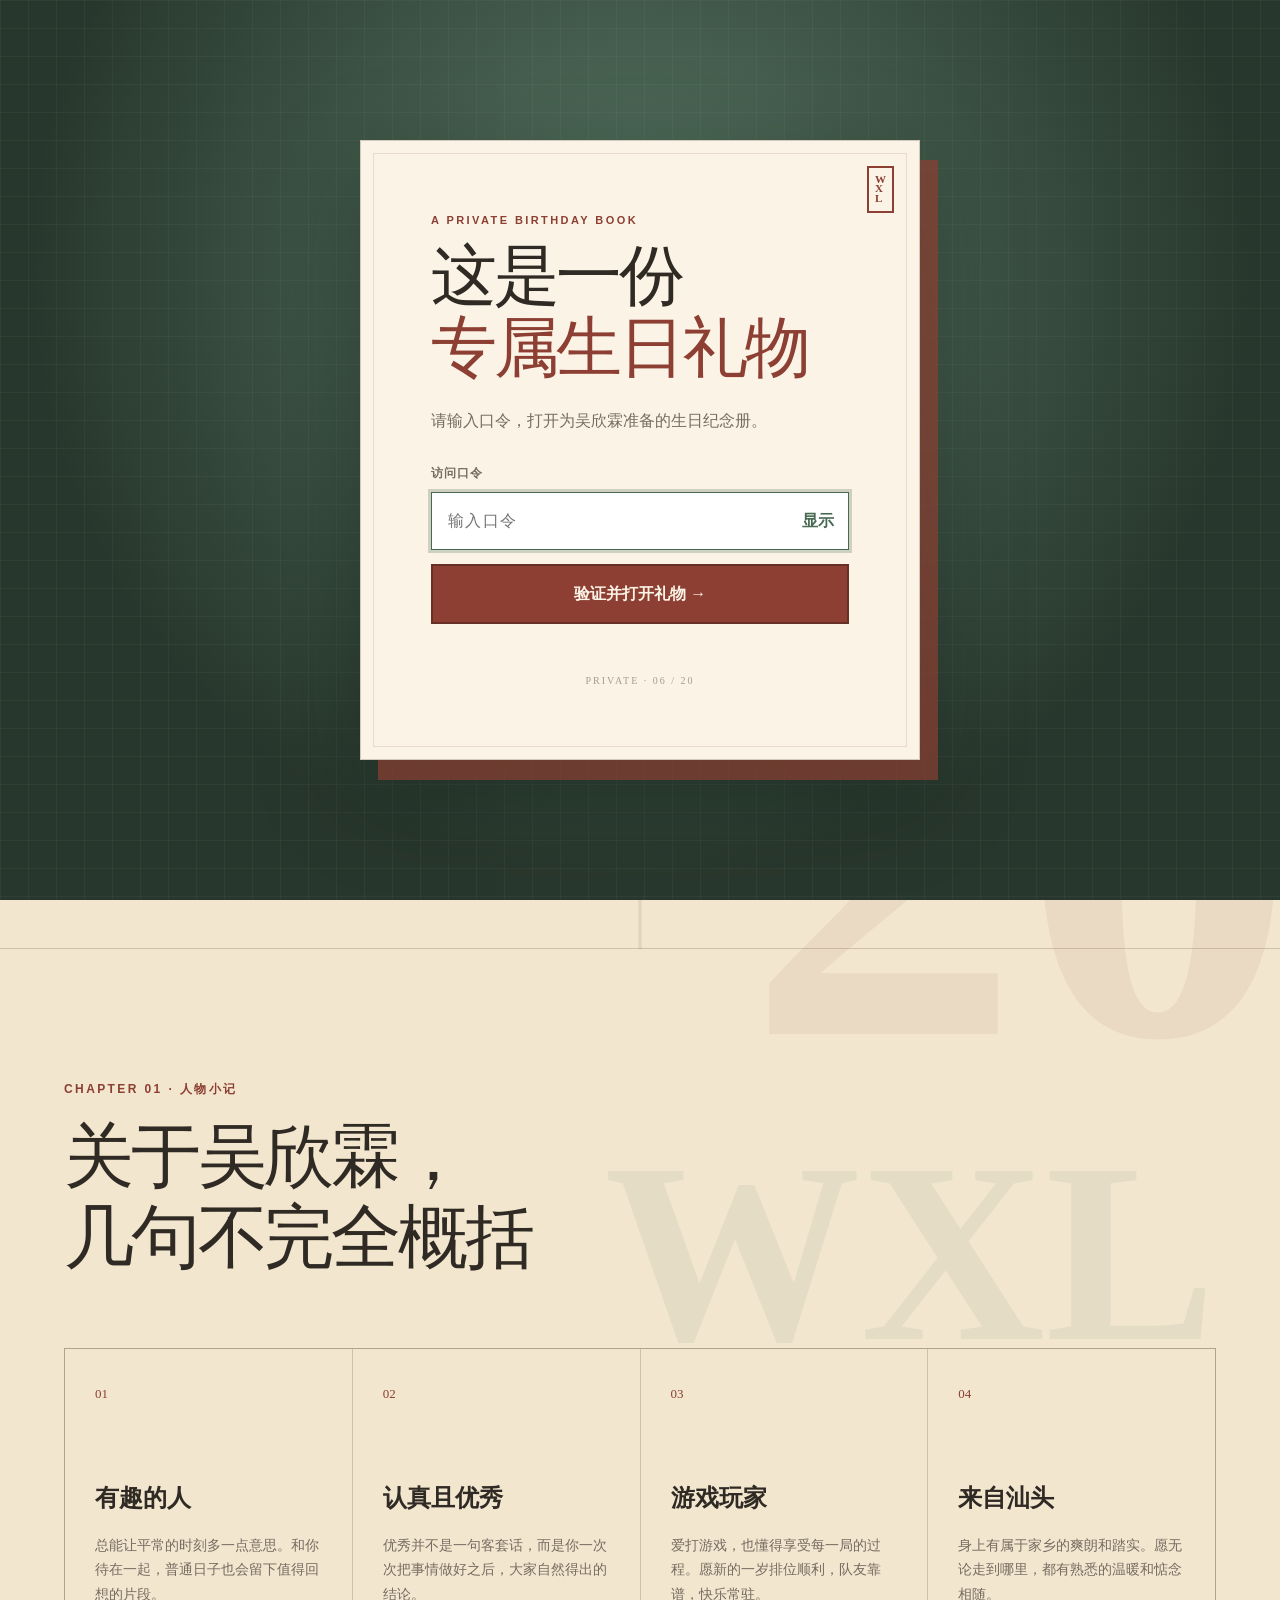
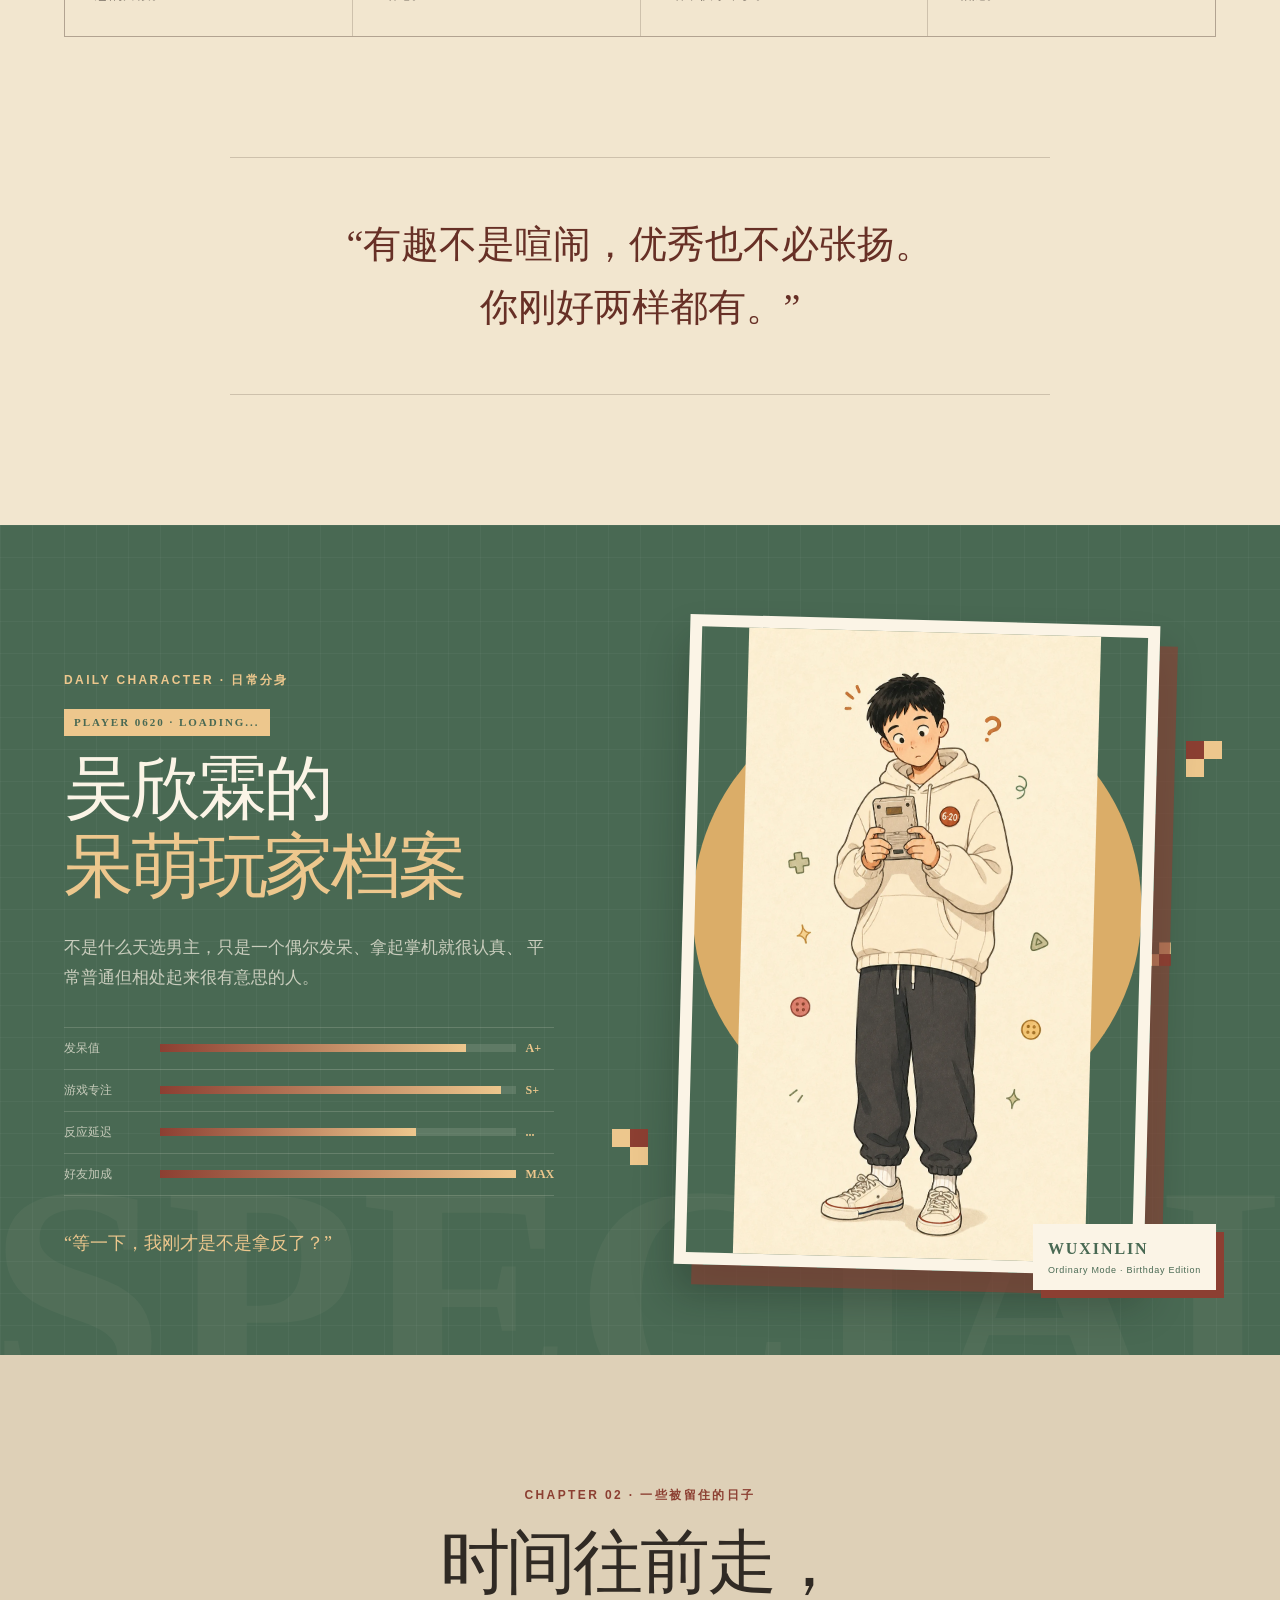
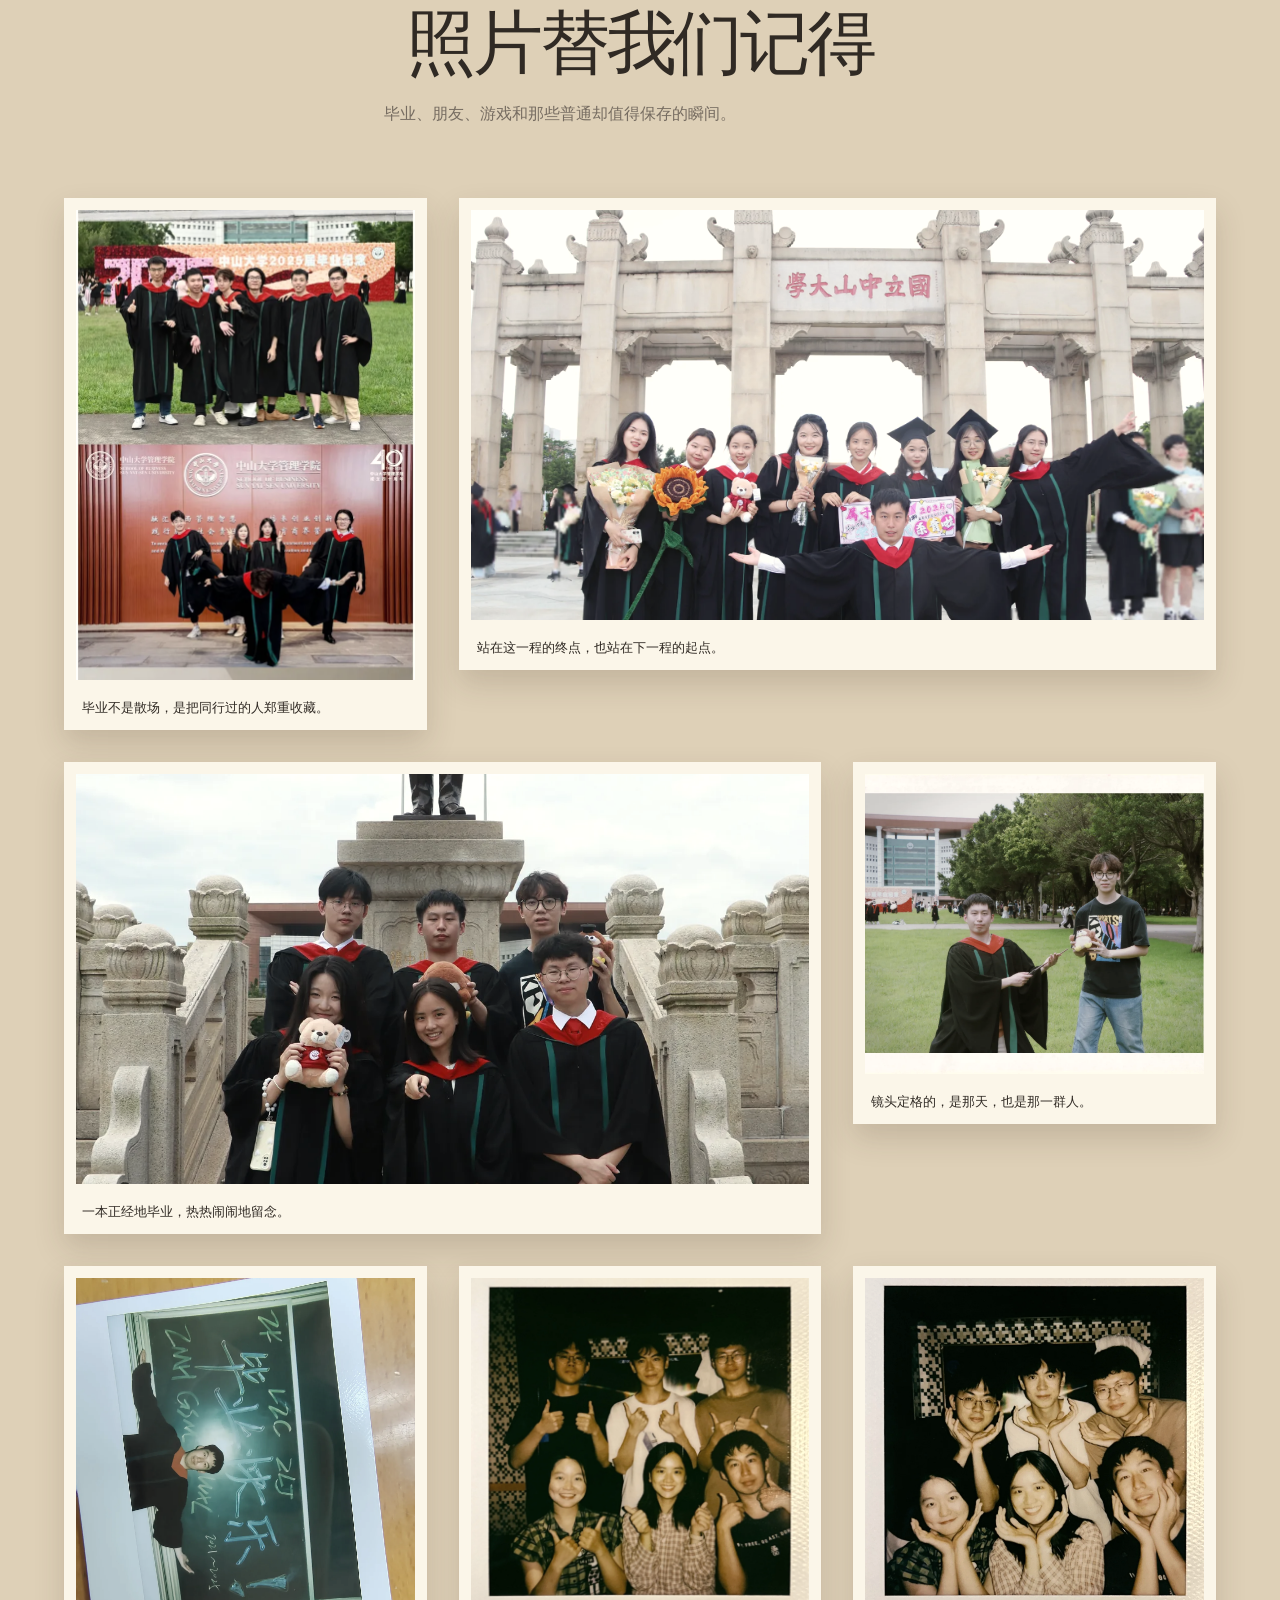
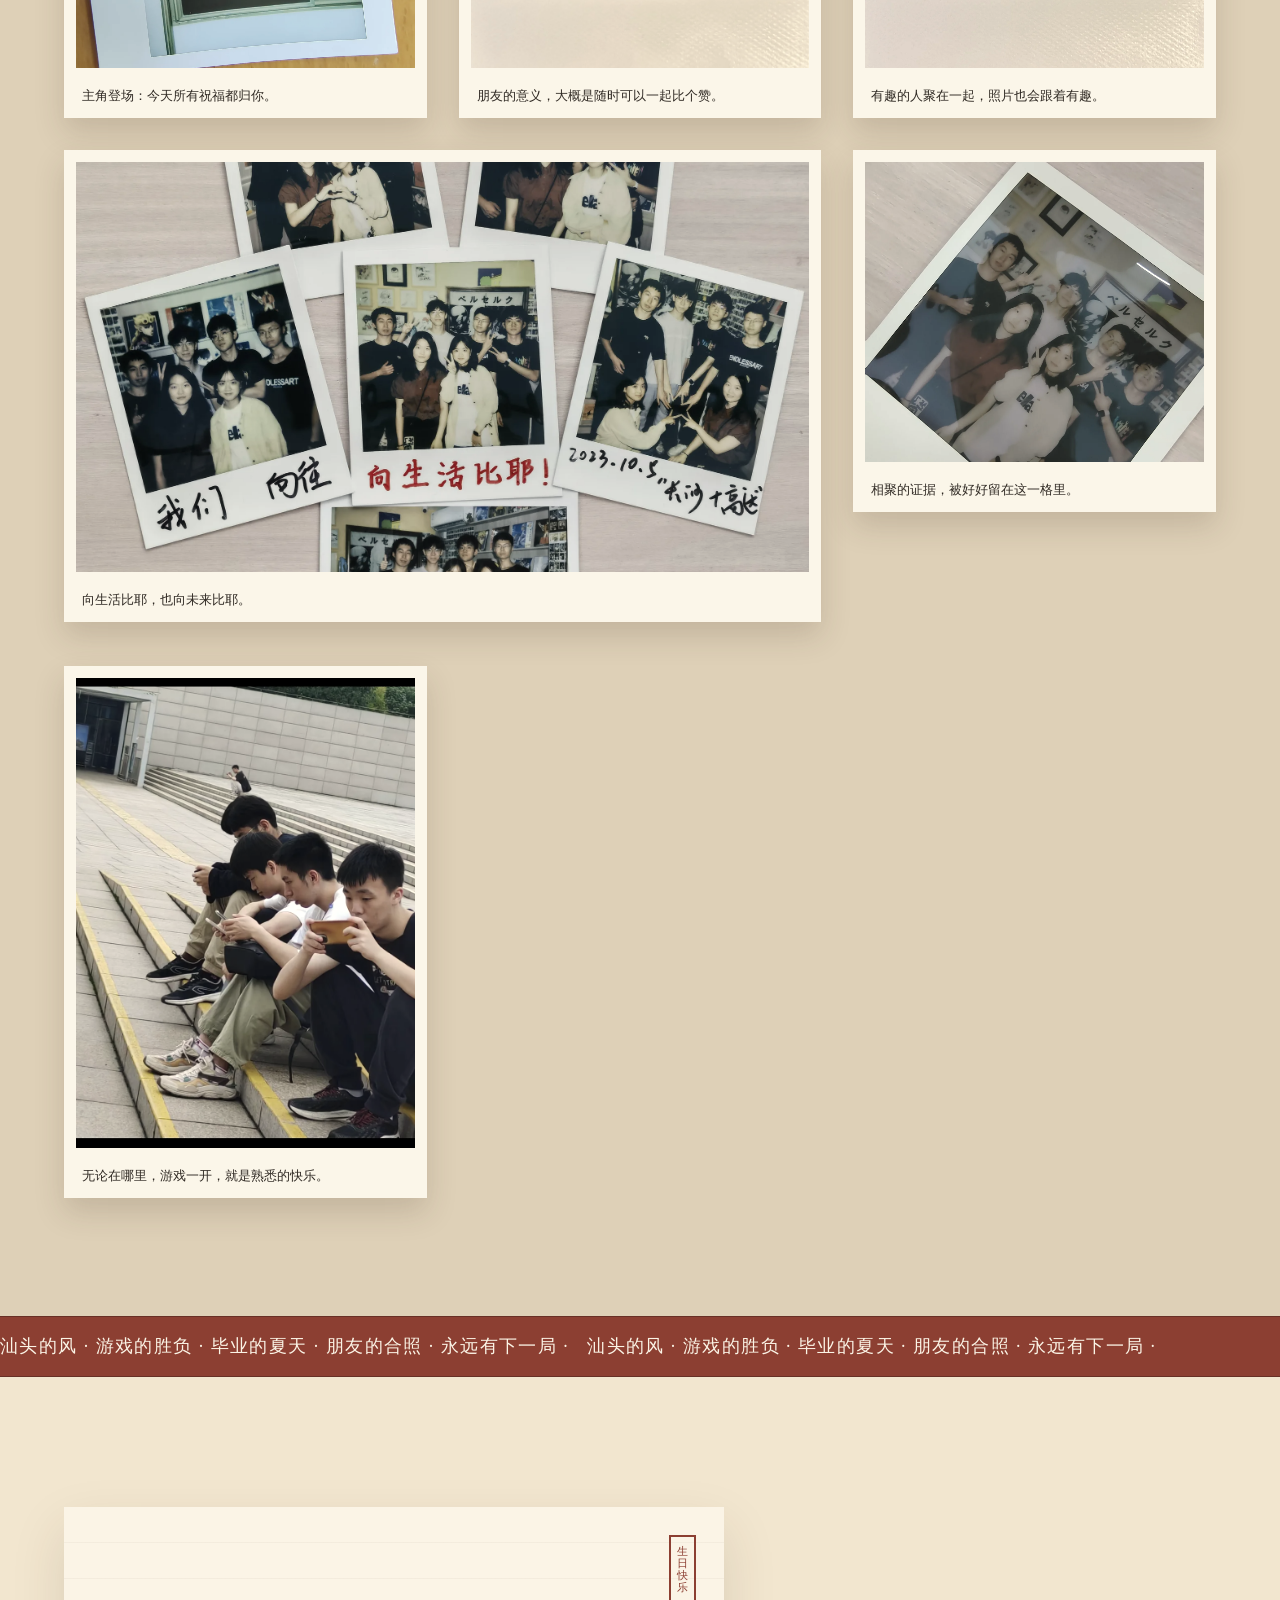
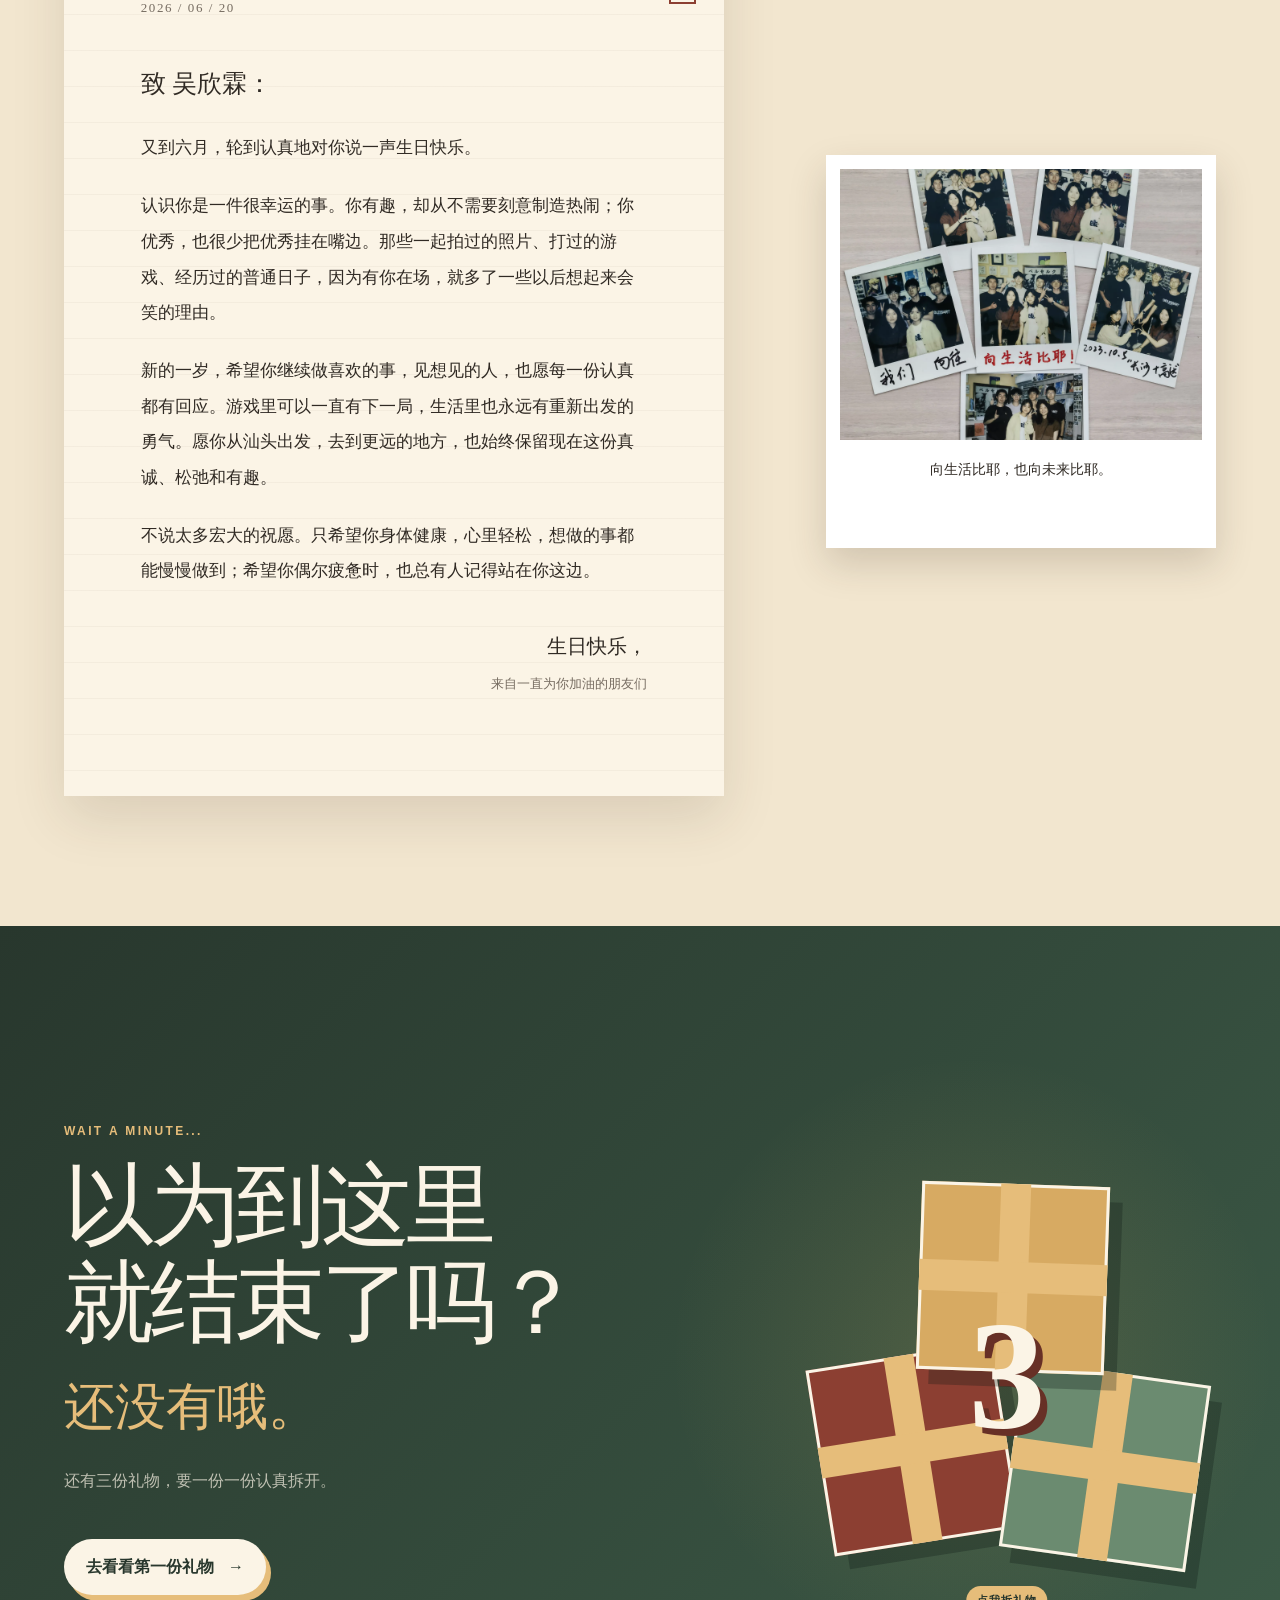
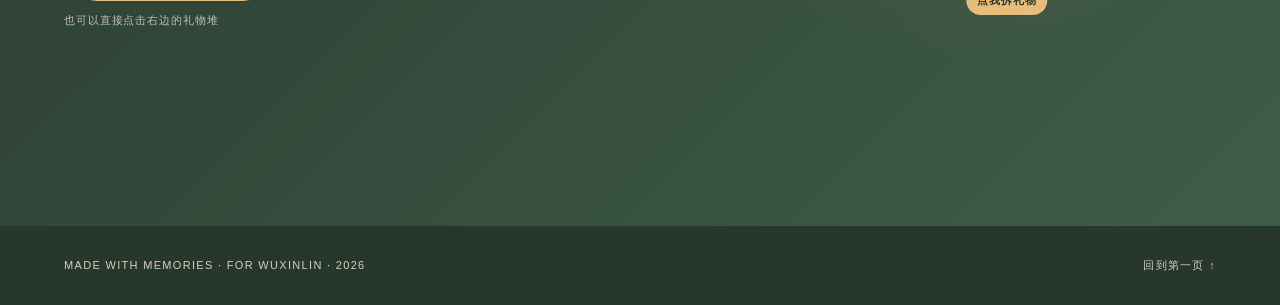
==== index.html @ 22a13104 "Publish Wuxinlin birthday website" ====
<!doctype html>
<html lang="zh-CN">
<head>
  <meta charset="utf-8">
  <meta name="viewport" content="width=device-width, initial-scale=1">
  <meta name="theme-color" content="#8c3f32">
  <meta name="description" content="写给吴欣霖的生日纪念册">
  <link rel="icon" href="data:image/svg+xml,<svg xmlns=%22http://www.w3.org/2000/svg%22 viewBox=%220 0 64 64%22><rect width=%2264%22 height=%2264%22 rx=%2212%22 fill=%22%238c3f32%22/><text x=%2232%22 y=%2242%22 text-anchor=%22middle%22 font-size=%2232%22 fill=%22%23fbf4e6%22>20</text></svg>">
  <title>吴欣霖，生日快乐</title>
  <link rel="stylesheet" href="styles.css?v=20260615-3">
  <script src="birthday-profile.js?v=20260615-3" defer></script>
  <script src="app.js?v=20260615-3" defer></script>
</head>
<body class="password-locked entrance-active">
  <a class="skip-link" href="#main">跳到正文</a>
  <div class="paper-grain" aria-hidden="true"></div>

  <section class="password-gate" id="passwordGate" aria-labelledby="passwordTitle">
    <form class="password-card" id="passwordForm">
      <div class="password-seal" aria-hidden="true">W<br>X<br>L</div>
      <p class="entrance-overline">A PRIVATE BIRTHDAY BOOK</p>
      <h1 id="passwordTitle">这是一份<br><em>专属生日礼物</em></h1>
      <p>请输入口令，打开为吴欣霖准备的生日纪念册。</p>
      <label for="passwordInput">访问口令</label>
      <div class="password-field">
        <input id="passwordInput" name="password" type="password"
          autocomplete="current-password" required aria-describedby="passwordError"
          placeholder="输入口令">
        <button class="password-toggle" id="passwordToggle" type="button" aria-label="显示密码">显示</button>
      </div>
      <button class="password-submit" type="submit">
        验证并打开礼物 <span aria-hidden="true">→</span>
      </button>
      <p class="password-error" id="passwordError" role="alert" aria-live="polite"></p>
      <p class="password-note">PRIVATE · 06 / 20</p>
    </form>
  </section>

  <section class="birthday-entrance" id="birthdayEntrance" aria-labelledby="entranceTitle">
    <div class="entrance-confetti" aria-hidden="true">
      <i></i><i></i><i></i><i></i><i></i><i></i><i></i><i></i>
    </div>
    <div class="entrance-card">
      <p class="entrance-overline">A SPECIAL DAY FOR WUXINLIN</p>
      <h1 id="entranceTitle">吴欣霖，<br><em>生日快乐！</em></h1>
      <p class="entrance-wish">今天有蛋糕、有礼物，还有一整本为你准备的回忆。</p>

      <div class="celebration-scene" aria-hidden="true">
        <div class="gift gift-left">
          <span class="gift-bow"></span>
          <span class="gift-lid"></span>
          <span class="gift-box"></span>
          <span class="gift-ribbon"></span>
        </div>
        <div class="cake">
          <div class="candle candle-one"><span class="flame"></span></div>
          <div class="candle candle-two"><span class="flame"></span></div>
          <div class="candle candle-three"><span class="flame"></span></div>
          <div class="cake-top"></div>
          <div class="cake-body">
            <span class="cream cream-one"></span>
            <span class="cream cream-two"></span>
            <span class="cream cream-three"></span>
            <strong>06 · 20</strong>
          </div>
          <div class="cake-plate"></div>
        </div>
        <div class="gift gift-right">
          <span class="gift-bow"></span>
          <span class="gift-lid"></span>
          <span class="gift-box"></span>
          <span class="gift-ribbon"></span>
        </div>
      </div>

      <button class="enter-button" id="enterButton" type="button">
        <span>拆开礼物，进入纪念册</span>
        <b aria-hidden="true">→</b>
      </button>
      <p class="entrance-hint">请带着一点期待打开</p>
    </div>
  </section>

  <header class="hero" id="top">
    <nav class="topbar" aria-label="页面导航">
      <a class="brand" href="#top">WXL · 06/20</a>
      <div class="nav-links">
        <a href="#about">关于他</a>
        <a href="#player">动漫分身</a>
        <a href="#album">旧相册</a>
        <a href="#letter">一封信</a>
      </div>
      <button class="music-button" id="musicButton" type="button" aria-label="音乐尚未添加">
        <span class="music-icon" aria-hidden="true">♪</span>
        <span id="musicLabel">等待一首专属 BGM</span>
      </button>
    </nav>

    <div class="hero-layout">
      <div class="hero-copy hero-ready">
        <p class="eyebrow">A LITTLE BOOK FOR</p>
        <h1><span id="heroName">吴欣霖</span><br><em>生日快乐</em></h1>
        <p class="hero-lead" id="heroMessage">愿新的一岁，照旧有趣，继续优秀。</p>
        <div class="countdown" id="countdown" aria-live="polite">
          <div><strong id="days">--</strong><span>天</span></div>
          <div><strong id="hours">--</strong><span>时</span></div>
          <div><strong id="minutes">--</strong><span>分</span></div>
          <div><strong id="seconds">--</strong><span>秒</span></div>
        </div>
        <p class="countdown-note" id="countdownNote">距离 6 月 20 日</p>
        <a class="stamp-link" href="#about">翻开这本相册 <span aria-hidden="true">↓</span></a>
      </div>

      <figure class="hero-photo hero-ready">
        <div class="photo-tape" aria-hidden="true"></div>
        <img id="coverPhoto" src="assets/photos/photo-05.webp" alt="吴欣霖的毕业留影">
        <figcaption>
          <span>To Wuxinlin</span>
          <strong>愿你一直走在喜欢的路上</strong>
        </figcaption>
      </figure>
    </div>
    <div class="hero-number" aria-hidden="true">20</div>
  </header>

  <main id="main">
    <section class="about section" id="about">
      <div class="section-heading reveal">
        <p class="section-kicker">CHAPTER 01 · 人物小记</p>
        <h2>关于吴欣霖，<br>几句不完全概括</h2>
      </div>
      <div class="traits" id="traits"></div>
      <blockquote class="big-quote reveal">
        “有趣不是喧闹，优秀也不必张扬。<br>你刚好两样都有。”
      </blockquote>
    </section>

    <section class="anime-profile" id="player">
      <div class="anime-inner">
        <div class="anime-copy reveal">
          <p class="section-kicker">DAILY CHARACTER · 日常分身</p>
          <p class="player-code">PLAYER 0620 · LOADING...</p>
          <h2>吴欣霖的<br><em>呆萌玩家档案</em></h2>
          <p class="anime-intro">
            不是什么天选男主，只是一个偶尔发呆、拿起掌机就很认真、
            平常普通但相处起来很有意思的人。
          </p>
          <dl class="player-stats">
            <div><dt>发呆值</dt><dd><span style="--value: 86%"></span><b>A+</b></dd></div>
            <div><dt>游戏专注</dt><dd><span style="--value: 96%"></span><b>S+</b></dd></div>
            <div><dt>反应延迟</dt><dd><span style="--value: 72%"></span><b>...</b></dd></div>
            <div><dt>好友加成</dt><dd><span style="--value: 100%"></span><b>MAX</b></dd></div>
          </dl>
          <blockquote class="character-quote">
            “等一下，我刚才是不是拿反了？”
          </blockquote>
        </div>

        <div class="anime-stage reveal">
          <div class="anime-sun" aria-hidden="true">?</div>
          <img src="assets/illustrations/wuxinlin-anime-v2.webp"
            alt="以吴欣霖为灵感设计的原创日常喜剧动漫人物，穿着宽松卫衣，呆呆地看着手中的掌机">
          <div class="anime-label">
            <strong>WUXINLIN</strong>
            <span>Ordinary Mode · Birthday Edition</span>
          </div>
          <span class="pixel pixel-one" aria-hidden="true"></span>
          <span class="pixel pixel-two" aria-hidden="true"></span>
          <span class="pixel pixel-three" aria-hidden="true"></span>
        </div>
      </div>
    </section>

    <section class="album section" id="album">
      <div class="section-heading reveal">
        <p class="section-kicker">CHAPTER 02 · 一些被留住的日子</p>
        <h2>时间往前走，<br>照片替我们记得</h2>
        <p>毕业、朋友、游戏和那些普通却值得保存的瞬间。</p>
      </div>
      <div class="photo-grid" id="photoGrid"></div>
    </section>

    <section class="memory-strip" aria-label="回忆短句">
      <div class="marquee">
        <span>汕头的风 · 游戏的胜负 · 毕业的夏天 · 朋友的合照 · 永远有下一局 · </span>
        <span aria-hidden="true">汕头的风 · 游戏的胜负 · 毕业的夏天 · 朋友的合照 · 永远有下一局 · </span>
      </div>
    </section>

    <section class="letter section" id="letter">
      <div class="letter-paper reveal">
        <p class="letter-date">2026 / 06 / 20</p>
        <p class="salutation">致 吴欣霖：</p>
        <div id="letterBody"></div>
        <p class="signature">生日快乐，<br><span>来自一直为你加油的朋友们</span></p>
        <div class="letter-seal" aria-hidden="true">生<br>日<br>快<br>乐</div>
      </div>
      <figure class="letter-photo reveal">
        <img src="assets/photos/photo-08.webp" alt="朋友们的拍立得合影">
        <figcaption>向生活比耶，也向未来比耶。</figcaption>
      </figure>
    </section>

    <section class="gift-finale" id="finale" aria-labelledby="giftFinaleTitle">
      <div class="gift-journey" id="giftJourney">
        <article class="gift-slide gift-intro-slide active" data-gift-slide="intro">
          <div class="gift-intro-copy reveal">
            <p class="section-kicker">WAIT A MINUTE...</p>
            <h2 id="giftFinaleTitle">以为到这里<br>就结束了吗？</h2>
            <p class="not-yet">还没有哦。</p>
            <p>还有三份礼物，要一份一份认真拆开。</p>
            <button class="gift-primary-button" id="startGiftsButton" type="button">
              去看看第一份礼物 <span aria-hidden="true">→</span>
            </button>
            <p class="gift-click-note">也可以直接点击右边的礼物堆</p>
          </div>
          <button class="gift-stack" id="giftStackButton" type="button" aria-label="打开第一份礼物">
            <span class="stack-gift stack-one"></span>
            <span class="stack-gift stack-two"></span>
            <span class="stack-gift stack-three"></span>
            <strong>3</strong>
            <em>点我拆礼物</em>
          </button>
        </article>

        <div id="giftSlides"></div>

        <article class="gift-slide gift-complete-slide" data-gift-slide="complete">
          <div class="complete-mark" aria-hidden="true">✓</div>
          <p class="section-kicker">ALL GIFTS DELIVERED</p>
          <h2>三份礼物，<br>都送到啦。</h2>
          <p>具体的祝福以后还可以慢慢修改，但想祝你越来越好的心意，现在已经全部打包送达。</p>
          <p class="complete-wish">吴欣霖，生日快乐。愿快乐不止今天。</p>
          <a class="gift-primary-button" href="#top">带着礼物回到第一页 ↑</a>
        </article>
      </div>
    </section>
  </main>

  <footer>
    <p>MADE WITH MEMORIES · FOR WUXINLIN · 2026</p>
    <a href="#top">回到第一页 ↑</a>
  </footer>

  <dialog class="lightbox" id="lightbox">
    <button class="lightbox-close" type="button" aria-label="关闭大图">×</button>
    <img id="lightboxImage" alt="">
    <p id="lightboxCaption"></p>
  </dialog>
  <canvas id="confetti" aria-hidden="true"></canvas>
</body>
</html>
---- styles.css ----
:root {
  --ink: #302a24;
  --muted: #766c61;
  --paper: #f2e6cf;
  --paper-light: #fbf4e6;
  --red: #8c3f32;
  --red-dark: #673026;
  --green: #496953;
  --gold: #c78a3e;
  --line: rgba(65, 47, 36, 0.2);
  --serif: "Songti SC", "STSong", "Noto Serif SC", Georgia, serif;
  --sans: "Microsoft YaHei", "PingFang SC", Arial, sans-serif;
}

* { box-sizing: border-box; }
html {
  scroll-behavior: smooth;
  overflow-x: clip;
}
body {
  margin: 0;
  color: var(--ink);
  background: var(--paper);
  font-family: var(--sans);
  line-height: 1.75;
  overflow-x: clip;
}
body.entrance-active { overflow: hidden; }
body.password-locked { overflow: hidden; }
button, a { -webkit-tap-highlight-color: transparent; }
button { font: inherit; }
img { display: block; max-width: 100%; }
a { color: inherit; }

.skip-link {
  position: fixed;
  z-index: 100;
  top: 12px;
  left: 12px;
  padding: 8px 14px;
  background: var(--ink);
  color: white;
  transform: translateY(-160%);
}
.skip-link:focus { transform: translateY(0); }

.paper-grain {
  position: fixed;
  z-index: 30;
  inset: 0;
  opacity: 0.15;
  pointer-events: none;
  background-image:
    repeating-radial-gradient(circle at 0 0, transparent 0, rgba(60, 45, 35, 0.08) 1px, transparent 2px, transparent 5px);
  background-size: 7px 7px;
  mix-blend-mode: multiply;
}

.password-gate {
  position: fixed;
  z-index: 100;
  inset: 0;
  display: grid;
  place-items: center;
  min-height: 100svh;
  padding: 24px;
  overflow: auto;
  background:
    linear-gradient(rgba(255,255,255,.035) 1px, transparent 1px),
    linear-gradient(90deg, rgba(255,255,255,.035) 1px, transparent 1px),
    radial-gradient(circle at 50% 30%, #557461, #28372d 68%);
  background-size: 28px 28px, 28px 28px, auto;
  transition: opacity 550ms ease, visibility 550ms ease, transform 550ms ease;
}
.password-gate.unlocked {
  opacity: 0;
  visibility: hidden;
  transform: scale(1.025);
  pointer-events: none;
}
.password-card {
  position: relative;
  width: min(560px, 100%);
  padding: clamp(42px, 7vw, 70px);
  color: var(--ink);
  background: var(--paper-light);
  border: 1px solid rgba(65,47,36,.22);
  box-shadow: 18px 20px 0 rgba(140,63,50,.7), 0 30px 90px rgba(8,18,12,.35);
}
.password-card::before {
  content: "";
  position: absolute;
  inset: 12px;
  border: 1px solid rgba(140,63,50,.14);
  pointer-events: none;
}
.password-seal {
  position: absolute;
  top: 25px;
  right: 25px;
  padding: 7px 6px;
  color: var(--red);
  border: 2px solid var(--red);
  font-family: Georgia, serif;
  font-size: 11px;
  font-weight: 700;
  line-height: .9;
}
.password-card h1 {
  margin: 0;
  font-family: var(--serif);
  font-size: clamp(42px, 6vw, 66px);
  font-weight: 500;
  line-height: 1.1;
  letter-spacing: -.05em;
}
.password-card h1 em { color: var(--red); font-style: normal; }
.password-card > p:not(.entrance-overline, .password-error, .password-note) {
  margin: 22px 0 28px;
  color: var(--muted);
  font-family: var(--serif);
}
.password-card label {
  display: block;
  margin-bottom: 8px;
  color: var(--muted);
  font-size: 12px;
  font-weight: 700;
  letter-spacing: .08em;
}
.password-field {
  display: grid;
  grid-template-columns: 1fr auto;
  border: 1px solid rgba(65,47,36,.32);
  background: white;
}
.password-field:focus-within { outline: 3px solid rgba(73,105,83,.25); border-color: var(--green); }
.password-field input {
  min-width: 0;
  padding: 14px 16px;
  color: var(--ink);
  background: transparent;
  border: 0;
  outline: 0;
  font: inherit;
  letter-spacing: .08em;
}
.password-toggle {
  padding: 0 14px;
  color: var(--green);
  background: transparent;
  border: 0;
  font-weight: 700;
  cursor: pointer;
}
.password-submit {
  width: 100%;
  margin-top: 14px;
  padding: 14px 18px;
  color: var(--paper-light);
  background: var(--red);
  border: 2px solid var(--red-dark);
  font-weight: 800;
  cursor: pointer;
}
.password-submit:hover, .password-submit:focus-visible {
  outline: 3px solid var(--green);
  outline-offset: 4px;
  background: var(--red-dark);
}
.password-error {
  min-height: 24px;
  margin: 10px 0 0;
  color: #a2332c;
  font-size: 13px;
}
.password-note {
  margin: 14px 0 0;
  color: rgba(65,47,36,.45);
  text-align: center;
  font-family: Georgia, serif;
  font-size: 10px;
  letter-spacing: .2em;
}
.password-card.invalid { animation: password-shake 350ms ease; }

.birthday-entrance {
  position: fixed;
  z-index: 80;
  inset: 0;
  display: grid;
  place-items: center;
  min-height: 100svh;
  padding: 28px;
  overflow: auto;
  color: var(--ink);
  background:
    radial-gradient(circle at 50% 42%, rgba(255, 250, 235, 0.98) 0 24%, transparent 58%),
    linear-gradient(135deg, rgba(140, 63, 50, 0.1), transparent 42%),
    var(--paper);
  transition: opacity 750ms ease, visibility 750ms ease, transform 750ms ease;
}
.birthday-entrance::before,
.birthday-entrance::after {
  content: "";
  position: absolute;
  width: min(38vw, 520px);
  aspect-ratio: 1;
  border: 1px solid rgba(140, 63, 50, 0.14);
  border-radius: 50%;
  pointer-events: none;
}
.birthday-entrance::before { left: -16vw; top: -18vw; }
.birthday-entrance::after { right: -14vw; bottom: -19vw; }
.birthday-entrance.opened {
  opacity: 0;
  visibility: hidden;
  transform: scale(1.035);
  pointer-events: none;
}
.entrance-card {
  position: relative;
  z-index: 2;
  width: min(780px, 100%);
  padding: clamp(28px, 5vh, 58px) clamp(22px, 5vw, 70px);
  text-align: center;
  border: 1px solid rgba(65, 47, 36, 0.16);
  background: rgba(251, 244, 230, 0.72);
  box-shadow: 0 28px 80px rgba(76, 53, 38, 0.16);
  backdrop-filter: blur(6px);
}
.entrance-card::before {
  content: "";
  position: absolute;
  inset: 10px;
  border: 1px solid rgba(140, 63, 50, 0.1);
  pointer-events: none;
}
.entrance-overline {
  margin: 0 0 10px;
  color: var(--red);
  font-size: 11px;
  font-weight: 800;
  letter-spacing: 0.22em;
}
.entrance-card h1 {
  margin: 0;
  font-family: var(--serif);
  font-size: clamp(48px, 7vw, 82px);
  font-weight: 500;
  line-height: 1.02;
  letter-spacing: -0.05em;
}
.entrance-card h1 em { color: var(--red); font-style: normal; }
.entrance-wish {
  margin: 18px auto 5px;
  color: var(--muted);
  font-family: var(--serif);
  font-size: clamp(15px, 1.7vw, 19px);
}
.celebration-scene {
  position: relative;
  width: min(510px, 100%);
  height: 250px;
  margin: 2px auto 8px;
}
.cake {
  position: absolute;
  left: 50%;
  bottom: 20px;
  width: 210px;
  height: 190px;
  transform: translateX(-50%);
}
.cake-top {
  position: absolute;
  z-index: 2;
  left: 20px;
  bottom: 108px;
  width: 170px;
  height: 42px;
  background: #fff5db;
  border: 2px solid var(--ink);
  border-radius: 50%;
}
.cake-body {
  position: absolute;
  z-index: 1;
  left: 20px;
  bottom: 38px;
  width: 170px;
  height: 92px;
  display: grid;
  place-items: center;
  color: #fff5db;
  background: var(--red);
  border: 2px solid var(--ink);
  border-top: 0;
  border-radius: 0 0 22px 22px;
}
.cake-body strong {
  margin-top: 18px;
  font-family: Georgia, serif;
  font-size: 18px;
  letter-spacing: 0.14em;
}
.cream {
  position: absolute;
  top: 0;
  width: 32px;
  height: 22px;
  background: #fff5db;
  border-radius: 0 0 50% 50%;
}
.cream-one { left: 24px; }
.cream-two { left: 69px; height: 31px; }
.cream-three { right: 24px; }
.cake-plate {
  position: absolute;
  left: 0;
  bottom: 24px;
  width: 210px;
  height: 18px;
  background: #d8b16c;
  border: 2px solid var(--ink);
  border-radius: 50%;
}
.candle {
  position: absolute;
  z-index: 4;
  bottom: 142px;
  width: 9px;
  height: 38px;
  background: repeating-linear-gradient(135deg, #f5d486 0 5px, var(--green) 5px 10px);
  border: 1px solid var(--ink);
}
.candle-one { left: 65px; }
.candle-two { left: 100px; height: 48px; }
.candle-three { right: 65px; }
.flame {
  position: absolute;
  left: 50%;
  bottom: calc(100% + 3px);
  width: 12px;
  height: 18px;
  background: #e9853d;
  border-radius: 70% 30% 65% 35%;
  box-shadow: 0 0 18px rgba(233, 133, 61, 0.72);
  transform: translateX(-50%) rotate(45deg);
  animation: candle-flicker 1.1s ease-in-out infinite alternate;
}
.gift {
  position: absolute;
  bottom: 25px;
  width: 105px;
  height: 105px;
  animation: gift-bob 2.6s ease-in-out infinite;
}
.gift-left { left: 5px; transform: rotate(-6deg); }
.gift-right { right: 5px; transform: rotate(7deg); animation-delay: -1.1s; }
.gift-box, .gift-lid {
  position: absolute;
  left: 5px;
  width: 95px;
  background: var(--green);
  border: 2px solid var(--ink);
}
.gift-box { bottom: 0; height: 75px; }
.gift-lid { z-index: 2; top: 17px; left: 0; width: 105px; height: 24px; background: #d7aa62; }
.gift-ribbon {
  position: absolute;
  z-index: 3;
  left: 44px;
  bottom: 0;
  width: 18px;
  height: 92px;
  background: var(--red);
  border-left: 1px solid var(--ink);
  border-right: 1px solid var(--ink);
}
.gift-bow::before, .gift-bow::after {
  content: "";
  position: absolute;
  z-index: 4;
  top: 0;
  width: 37px;
  height: 25px;
  border: 8px solid var(--red);
  border-radius: 50% 50% 10% 50%;
}
.gift-bow::before { left: 15px; transform: rotate(14deg); }
.gift-bow::after { right: 15px; transform: scaleX(-1) rotate(14deg); }
.enter-button {
  position: relative;
  z-index: 2;
  display: inline-flex;
  align-items: center;
  gap: 18px;
  padding: 14px 22px;
  color: var(--paper-light);
  background: var(--red);
  border: 2px solid var(--red-dark);
  border-radius: 99px;
  box-shadow: 5px 6px 0 #d7aa62;
  font-weight: 800;
  cursor: pointer;
  transition: transform 180ms ease, box-shadow 180ms ease;
}
.enter-button:hover, .enter-button:focus-visible {
  outline: 3px solid var(--green);
  outline-offset: 4px;
  transform: translateY(-2px);
  box-shadow: 7px 9px 0 #d7aa62;
}
.enter-button b { font-size: 20px; }
.entrance-hint { margin: 16px 0 0; color: var(--muted); font-size: 11px; letter-spacing: 0.12em; }
.entrance-confetti i {
  position: absolute;
  width: 8px;
  height: 22px;
  background: var(--red);
  transform: rotate(22deg);
  animation: confetti-float 4s ease-in-out infinite;
}
.entrance-confetti i:nth-child(1) { left: 8%; top: 13%; }
.entrance-confetti i:nth-child(2) { left: 18%; top: 68%; background: var(--green); animation-delay: -.8s; }
.entrance-confetti i:nth-child(3) { left: 34%; top: 8%; background: #d7aa62; animation-delay: -1.3s; }
.entrance-confetti i:nth-child(4) { right: 34%; top: 12%; background: var(--green); animation-delay: -2s; }
.entrance-confetti i:nth-child(5) { right: 17%; top: 24%; background: #d7aa62; animation-delay: -.4s; }
.entrance-confetti i:nth-child(6) { right: 8%; top: 73%; animation-delay: -1.8s; }
.entrance-confetti i:nth-child(7) { left: 27%; bottom: 8%; animation-delay: -2.5s; }
.entrance-confetti i:nth-child(8) { right: 26%; bottom: 10%; background: var(--green); animation-delay: -1s; }

.hero {
  position: relative;
  min-height: 100svh;
  padding: 0 5vw 5vw;
  background:
    linear-gradient(90deg, transparent 49.8%, rgba(80, 55, 37, 0.13) 50%, transparent 50.2%),
    var(--paper);
  border-bottom: 1px solid var(--line);
  isolation: isolate;
}

.topbar {
  position: relative;
  z-index: 5;
  min-height: 84px;
  display: flex;
  align-items: center;
  gap: 32px;
  border-bottom: 1px solid var(--line);
  font-size: 13px;
  letter-spacing: 0.08em;
}
.brand {
  font-weight: 800;
  text-decoration: none;
  color: var(--red);
}
.nav-links { display: flex; gap: 28px; margin-left: auto; }
.nav-links a { text-decoration: none; }
.nav-links a:hover { color: var(--red); }
.music-button {
  min-width: 0;
  border: 1px solid var(--line);
  border-radius: 99px;
  background: rgba(255, 250, 239, 0.55);
  color: var(--ink);
  padding: 8px 14px;
  cursor: pointer;
  font-size: 12px;
}
.music-button:hover, .music-button:focus-visible { border-color: var(--red); }
.music-icon { display: inline-block; margin-right: 5px; color: var(--red); }
.music-button.playing .music-icon { animation: pulse 1s infinite; }

.hero-layout {
  width: min(1240px, 100%);
  min-height: calc(100svh - 100px);
  margin: 0 auto;
  display: grid;
  grid-template-columns: 0.95fr 1.05fr;
  align-items: center;
  gap: 8vw;
  padding: 6vh 0;
}
.eyebrow, .section-kicker {
  margin: 0 0 16px;
  color: var(--red);
  font-size: 12px;
  font-weight: 800;
  letter-spacing: 0.2em;
}
.hero h1 {
  margin: 0;
  font-family: var(--serif);
  font-size: clamp(58px, 7vw, 108px);
  line-height: 0.95;
  letter-spacing: -0.06em;
}
.hero h1 em {
  color: var(--red);
  font-weight: 400;
  font-style: normal;
}
.hero-lead {
  max-width: 460px;
  margin: 32px 0 26px;
  color: var(--muted);
  font-family: var(--serif);
  font-size: clamp(18px, 2vw, 24px);
}
.countdown {
  display: flex;
  gap: 12px;
}
.countdown div {
  width: 70px;
  padding: 10px 7px 8px;
  text-align: center;
  border-top: 1px solid var(--ink);
  border-bottom: 1px solid var(--line);
}
.countdown strong { display: block; font-family: var(--serif); font-size: 28px; line-height: 1.2; }
.countdown span { color: var(--muted); font-size: 11px; }
.countdown-note { margin: 8px 0 28px; color: var(--muted); font-size: 12px; }
.stamp-link {
  display: inline-flex;
  align-items: center;
  gap: 12px;
  color: var(--red);
  font-weight: 700;
  text-decoration: none;
  border-bottom: 1px solid var(--red);
}

.hero-photo {
  position: relative;
  width: min(520px, 100%);
  margin: auto;
  padding: 18px 18px 70px;
  background: #faf5e9;
  box-shadow: 0 25px 60px rgba(61, 44, 32, 0.2);
  transform: rotate(2deg);
}
.hero-photo::before {
  content: "";
  position: absolute;
  inset: 10px;
  border: 1px solid rgba(74, 54, 40, 0.15);
  pointer-events: none;
}
.hero-photo img {
  width: 100%;
  height: clamp(430px, 58vh, 650px);
  object-fit: cover;
  object-position: center 38%;
  filter: sepia(0.12) contrast(0.95) saturate(0.9);
}
.hero-photo figcaption {
  position: absolute;
  left: 28px;
  right: 28px;
  bottom: 16px;
  display: flex;
  justify-content: space-between;
  align-items: end;
  gap: 20px;
  font-family: var(--serif);
}
.hero-photo figcaption span { color: var(--red); font-style: italic; font-size: 13px; }
.hero-photo figcaption strong { font-size: 14px; font-weight: 400; }
.photo-tape {
  position: absolute;
  z-index: 2;
  top: -13px;
  left: 50%;
  width: 120px;
  height: 34px;
  background: rgba(205, 179, 126, 0.6);
  transform: translateX(-50%) rotate(-2deg);
  box-shadow: inset 0 0 0 1px rgba(120, 91, 53, 0.08);
}
.hero-number {
  position: absolute;
  z-index: -1;
  right: -0.03em;
  bottom: -0.32em;
  color: rgba(140, 63, 50, 0.07);
  font-family: Georgia, serif;
  font-size: min(43vw, 620px);
  font-weight: 700;
  line-height: 1;
}

.section {
  width: min(1240px, calc(100% - 10vw));
  margin: 0 auto;
  padding: 130px 0;
}
.section-heading { max-width: 680px; margin-bottom: 70px; }
.section-heading h2, .finale h2 {
  margin: 0;
  font-family: var(--serif);
  font-size: clamp(42px, 5.5vw, 78px);
  font-weight: 500;
  line-height: 1.15;
  letter-spacing: -0.045em;
}
.section-heading > p:last-child { max-width: 520px; color: var(--muted); }

.about { position: relative; }
.about::after {
  content: "WXL";
  position: absolute;
  z-index: -1;
  right: 0;
  top: 80px;
  color: rgba(73, 105, 83, 0.07);
  font-family: Georgia, serif;
  font-size: clamp(120px, 20vw, 300px);
  font-weight: 700;
}
.traits {
  display: grid;
  grid-template-columns: repeat(4, 1fr);
  gap: 1px;
  background: var(--line);
  border: 1px solid var(--line);
}
.trait-card {
  min-height: 285px;
  padding: 30px;
  background: var(--paper);
}
.trait-card > span {
  color: var(--red);
  font-family: Georgia, serif;
  font-size: 13px;
}
.trait-card h3 {
  margin: 70px 0 14px;
  font-family: var(--serif);
  font-size: 24px;
}
.trait-card p { margin: 0; color: var(--muted); font-size: 14px; }
.big-quote {
  width: min(820px, 100%);
  margin: 120px auto 0;
  padding: 55px 20px;
  text-align: center;
  color: var(--red-dark);
  border-top: 1px solid var(--line);
  border-bottom: 1px solid var(--line);
  font-family: var(--serif);
  font-size: clamp(24px, 3vw, 38px);
  line-height: 1.65;
}

.anime-profile {
  position: relative;
  overflow: hidden;
  color: var(--paper-light);
  background:
    linear-gradient(rgba(255, 255, 255, 0.035) 1px, transparent 1px),
    linear-gradient(90deg, rgba(255, 255, 255, 0.035) 1px, transparent 1px),
    var(--green);
  background-size: 32px 32px;
}
.anime-profile::before {
  content: "SPECIAL";
  position: absolute;
  left: -0.04em;
  bottom: -0.32em;
  color: rgba(246, 230, 199, 0.045);
  font-family: Georgia, serif;
  font-size: clamp(150px, 25vw, 380px);
  font-weight: 700;
  line-height: 1;
  pointer-events: none;
}
.anime-inner {
  position: relative;
  width: min(1240px, calc(100% - 10vw));
  min-height: 790px;
  margin: 0 auto;
  display: grid;
  grid-template-columns: 0.9fr 1.1fr;
  align-items: center;
  gap: 5vw;
  padding: 90px 0 40px;
}
.anime-copy { position: relative; z-index: 3; }
.anime-copy .section-kicker { color: #edc78d; }
.player-code {
  display: inline-block;
  margin: 0 0 14px;
  padding: 4px 10px;
  color: var(--green);
  background: #edc78d;
  font-family: Georgia, serif;
  font-size: 11px;
  font-weight: 800;
  letter-spacing: 0.18em;
}
.anime-copy h2 {
  margin: 0;
  font-family: var(--serif);
  font-size: clamp(46px, 5.5vw, 76px);
  font-weight: 500;
  line-height: 1.1;
  letter-spacing: -0.045em;
}
.anime-copy h2 em { color: #edc78d; font-style: normal; }
.anime-intro {
  max-width: 520px;
  margin: 28px 0 34px;
  color: rgba(251, 244, 230, 0.72);
  font-family: var(--serif);
  font-size: 17px;
}
.player-stats { max-width: 520px; margin: 0; }
.player-stats > div {
  display: grid;
  grid-template-columns: 78px 1fr;
  align-items: center;
  gap: 18px;
  padding: 10px 0;
  border-top: 1px solid rgba(251, 244, 230, 0.16);
}
.player-stats > div:last-child { border-bottom: 1px solid rgba(251, 244, 230, 0.16); }
.player-stats dt { color: rgba(251, 244, 230, 0.7); font-size: 12px; }
.player-stats dd {
  position: relative;
  height: 8px;
  margin: 0 38px 0 0;
  background: rgba(251, 244, 230, 0.12);
}
.player-stats dd span {
  display: block;
  width: var(--value);
  height: 100%;
  background: linear-gradient(90deg, var(--red), #edc78d);
}
.player-stats dd b {
  position: absolute;
  left: calc(100% + 10px);
  top: 50%;
  color: #edc78d;
  transform: translateY(-50%);
  font-family: Georgia, serif;
  font-size: 12px;
}
.character-quote {
  margin: 32px 0 0;
  color: #edc78d;
  font-family: var(--serif);
  font-size: 18px;
}
.anime-stage {
  position: relative;
  align-self: stretch;
  min-height: 700px;
}
.anime-stage img {
  position: absolute;
  z-index: 2;
  left: 50%;
  bottom: 45px;
  width: min(470px, 82%);
  max-height: 650px;
  object-fit: contain;
  object-position: bottom;
  border: 12px solid var(--paper-light);
  box-shadow: 18px 20px 0 rgba(140, 63, 50, 0.62), 0 28px 42px rgba(15, 26, 19, 0.3);
  transform: translateX(-50%) rotate(1.5deg);
}
.anime-sun {
  position: absolute;
  z-index: 1;
  top: 10%;
  left: 50%;
  width: min(470px, 75%);
  aspect-ratio: 1;
  display: grid;
  place-content: center;
  color: rgba(103, 48, 38, 0.42);
  text-align: center;
  background: #dbad68;
  border-radius: 50%;
  transform: translateX(-50%);
  font-family: Georgia, serif;
  font-size: clamp(90px, 12vw, 170px);
  font-weight: 700;
  line-height: 0.78;
}
.anime-label {
  position: absolute;
  z-index: 4;
  right: 0;
  bottom: 25px;
  padding: 11px 15px;
  color: var(--green);
  background: var(--paper-light);
  box-shadow: 8px 8px 0 var(--red);
}
.anime-label strong, .anime-label span { display: block; }
.anime-label strong { font-family: Georgia, serif; letter-spacing: 0.12em; }
.anime-label span { font-size: 9px; letter-spacing: 0.08em; }
.pixel {
  position: absolute;
  width: 18px;
  height: 18px;
  background: var(--red);
  box-shadow: 18px 0 #edc78d, 0 18px #edc78d;
}
.pixel-one { top: 18%; right: 2%; }
.pixel-two { bottom: 24%; left: 2%; transform: rotate(90deg); }
.pixel-three { top: 48%; right: 7%; transform: scale(0.65) rotate(180deg); }

.album {
  width: 100%;
  padding-left: 5vw;
  padding-right: 5vw;
  background: #ded0b7;
}
.album .section-heading { margin-left: auto; margin-right: auto; text-align: center; }
.photo-grid {
  width: min(1320px, 100%);
  margin: 0 auto;
  display: grid;
  grid-template-columns: repeat(12, 1fr);
  grid-auto-flow: dense;
  gap: 32px;
  align-items: start;
}
.photo-card {
  --rotate: 0deg;
  grid-column: span 4;
  position: relative;
  display: block;
  width: 100%;
  margin: 0;
  padding: 12px 12px 50px;
  color: var(--ink);
  text-align: left;
  background: #fbf6e9;
  border: 0;
  box-shadow: 0 14px 28px rgba(63, 46, 33, 0.17);
  transform: rotate(var(--rotate));
  cursor: zoom-in;
  transition: transform 250ms ease, box-shadow 250ms ease;
}
.photo-card:hover, .photo-card:focus-visible {
  z-index: 3;
  transform: rotate(0) translateY(-7px);
  box-shadow: 0 22px 40px rgba(63, 46, 33, 0.25);
  outline: 3px solid var(--red);
  outline-offset: 4px;
}
.photo-card img {
  width: 100%;
  height: 300px;
  object-fit: cover;
  filter: sepia(0.12) saturate(0.9);
}
.photo-card.tall img { height: 470px; }
.photo-card.portrait img { height: 390px; }
.photo-card.wide { grid-column: span 8; }
.photo-card.wide img { height: 410px; }
.photo-card span {
  position: absolute;
  left: 18px;
  right: 18px;
  bottom: 12px;
  font-family: var(--serif);
  font-size: 13px;
  line-height: 1.45;
}

.memory-strip {
  overflow: hidden;
  color: var(--paper-light);
  background: var(--red);
  border-top: 1px solid var(--red-dark);
  border-bottom: 1px solid var(--red-dark);
}
.marquee {
  display: flex;
  width: max-content;
  padding: 14px 0;
  font-family: var(--serif);
  font-size: 18px;
  letter-spacing: 0.08em;
  animation: marquee 32s linear infinite;
}
.marquee span { padding-right: 1em; }

.letter {
  display: grid;
  grid-template-columns: minmax(0, 1.1fr) minmax(280px, 0.65fr);
  gap: 8vw;
  align-items: center;
}
.letter-paper {
  position: relative;
  padding: clamp(40px, 6vw, 80px);
  background:
    repeating-linear-gradient(transparent 0, transparent 35px, rgba(91, 66, 48, 0.09) 36px),
    var(--paper-light);
  box-shadow: 0 22px 50px rgba(61, 44, 32, 0.13);
}
.letter-date { color: var(--muted); font-family: Georgia, serif; font-size: 13px; letter-spacing: 0.12em; }
.salutation { margin: 42px 0 25px; font-family: var(--serif); font-size: 25px; }
#letterBody p { margin: 0 0 22px; font-family: var(--serif); font-size: 17px; line-height: 2.1; }
.signature { margin-top: 40px; text-align: right; font-family: var(--serif); font-size: 20px; }
.signature span { color: var(--muted); font-size: 13px; }
.letter-seal {
  position: absolute;
  right: 28px;
  top: 28px;
  padding: 8px 6px;
  color: var(--red);
  border: 2px solid var(--red);
  font-family: var(--serif);
  font-size: 11px;
  line-height: 1.1;
}
.letter-photo {
  margin: 0;
  padding: 14px 14px 65px;
  background: white;
  box-shadow: 0 16px 35px rgba(61, 44, 32, 0.18);
  transform: rotate(3deg);
}
.letter-photo img { width: 100%; aspect-ratio: 4 / 3; object-fit: cover; }
.letter-photo figcaption { margin-top: 18px; text-align: center; font-family: var(--serif); font-size: 14px; }

.finale {
  width: 100%;
  padding-left: 5vw;
  padding-right: 5vw;
  color: var(--paper-light);
  text-align: center;
  background: var(--green);
}
.finale-card { width: min(760px, 100%); margin: auto; }
.finale .section-kicker { color: #e6bd7a; }
.finale h2 { color: var(--paper-light); }
.finale-card > p:not(.section-kicker, .surprise-message) {
  max-width: 560px;
  margin: 28px auto;
  color: rgba(255, 248, 232, 0.75);
}
.surprise-button {
  margin-top: 20px;
  padding: 15px 24px;
  color: var(--green);
  background: var(--paper-light);
  border: 0;
  border-radius: 99px;
  font-weight: 800;
  cursor: pointer;
}
.surprise-button:hover, .surprise-button:focus-visible { background: #e6bd7a; outline: 3px solid white; outline-offset: 4px; }
.surprise-button:disabled { cursor: default; opacity: 0.9; }
.surprise-message {
  max-height: 0;
  margin: 0;
  color: #f1cd91;
  opacity: 0;
  overflow: hidden;
  font-family: var(--serif);
  font-size: clamp(20px, 2.5vw, 30px);
  transition: max-height 700ms ease, opacity 500ms ease, margin 500ms ease;
}
.surprise-message.shown { max-height: 200px; margin: 38px auto 0; opacity: 1; }

.gift-finale {
  min-height: 100svh;
  color: var(--paper-light);
  background: #28372d;
  overflow: hidden;
}
.gift-journey {
  position: relative;
  min-height: 100svh;
  overflow-anchor: none;
}
.gift-slide {
  position: relative;
  width: 100%;
  min-height: 100svh;
  display: none;
  align-items: center;
  justify-content: center;
  padding: 100px max(5vw, 24px);
  overflow: hidden;
}
.gift-slide.active { display: flex; animation: gift-page-in 650ms ease both; }
.gift-slide[aria-hidden="true"] { visibility: hidden; }
.gift-intro-slide {
  gap: 8vw;
  background:
    radial-gradient(circle at 76% 48%, rgba(226, 186, 98, 0.15), transparent 28%),
    linear-gradient(135deg, #28372d, #3e5d49);
}
.gift-intro-copy { width: min(650px, 100%); }
.gift-intro-copy .section-kicker,
.gift-complete-slide .section-kicker { color: #e6bd7a; }
.gift-intro-copy h2,
.gift-page-copy h2,
.gift-complete-slide h2 {
  margin: 0;
  font-family: var(--serif);
  font-size: clamp(48px, 7vw, 96px);
  font-weight: 500;
  line-height: 1.08;
  letter-spacing: -0.05em;
}
.gift-intro-copy .not-yet {
  margin: 10px 0 0;
  color: #e6bd7a;
  font-family: var(--serif);
  font-size: clamp(34px, 4vw, 58px);
}
.gift-intro-copy > p:not(.section-kicker, .not-yet) {
  max-width: 500px;
  color: rgba(251, 244, 230, 0.7);
}
.gift-primary-button,
.gift-next-button {
  display: inline-flex;
  align-items: center;
  gap: 14px;
  margin-top: 28px;
  padding: 14px 22px;
  color: #28372d;
  background: var(--paper-light);
  border: 0;
  border-radius: 99px;
  box-shadow: 5px 6px 0 #e6bd7a;
  font-weight: 800;
  text-decoration: none;
  cursor: pointer;
  transition: transform 180ms ease, box-shadow 180ms ease;
}
.gift-primary-button:hover,
.gift-primary-button:focus-visible,
.gift-next-button:hover,
.gift-next-button:focus-visible {
  outline: 3px solid #e6bd7a;
  outline-offset: 4px;
  transform: translateY(-2px);
  box-shadow: 7px 9px 0 #8c3f32;
}
.gift-click-note {
  margin: 16px 0 0;
  color: rgba(251, 244, 230, 0.58);
  font-size: 11px;
  letter-spacing: 0.08em;
}
.gift-stack {
  position: relative;
  width: min(430px, 34vw);
  aspect-ratio: 1;
  padding: 0;
  color: inherit;
  background: transparent;
  border: 0;
  cursor: pointer;
  transition: transform 220ms ease;
}
.gift-stack:hover,
.gift-stack:focus-visible {
  outline: 3px solid #e6bd7a;
  outline-offset: 10px;
  transform: translateY(-8px) rotate(1deg);
}
.gift-stack:active { transform: translateY(1px) scale(0.98); }
.gift-stack em {
  position: absolute;
  z-index: 4;
  left: 50%;
  bottom: -30px;
  padding: 5px 11px;
  color: #28372d;
  background: #e6bd7a;
  border-radius: 99px;
  font-style: normal;
  font-size: 11px;
  font-weight: 800;
  letter-spacing: 0.08em;
  transform: translateX(-50%);
  animation: hint-pulse 1.8s ease-in-out infinite;
}
.stack-gift {
  position: absolute;
  display: block;
  width: 45%;
  aspect-ratio: 1;
  background: var(--red);
  border: 3px solid var(--paper-light);
  box-shadow: inset 0 0 0 16px transparent, 13px 15px 0 rgba(14, 24, 18, 0.28);
}
.stack-gift::before {
  content: "";
  position: absolute;
  left: 42%;
  top: -3px;
  width: 16%;
  height: calc(100% + 6px);
  background: #e6bd7a;
}
.stack-gift::after {
  content: "";
  position: absolute;
  left: -3px;
  top: 41%;
  width: calc(100% + 6px);
  height: 17%;
  background: #e6bd7a;
}
.stack-one { left: 5%; bottom: 10%; transform: rotate(-9deg); }
.stack-two { right: 4%; bottom: 6%; background: #6b8b70; transform: rotate(8deg); }
.stack-three { left: 29%; top: 4%; background: #d7aa62; transform: rotate(2deg); }
.gift-stack strong {
  position: absolute;
  z-index: 2;
  left: 50%;
  top: 50%;
  color: var(--paper-light);
  font-family: Georgia, serif;
  font-size: clamp(80px, 12vw, 170px);
  line-height: 1;
  text-shadow: 7px 7px 0 var(--red-dark);
  transform: translate(-50%, -50%);
}
.gift-detail-slide {
  display: none;
  grid-template-columns: minmax(0, 0.85fr) minmax(340px, 0.75fr);
  gap: 7vw;
}
.gift-detail-slide.active { display: grid; }
.gift-theme-1 {
  color: #263b30;
  background:
    radial-gradient(circle at 78% 42%, rgba(255,255,255,.52), transparent 30%),
    #cbd9c7;
}
.gift-theme-2 {
  color: #39271e;
  background:
    radial-gradient(circle at 76% 40%, rgba(255,249,226,.55), transparent 29%),
    #dfbd75;
}
.gift-theme-3 {
  color: #4c2c2b;
  background:
    radial-gradient(circle at 78% 42%, rgba(255,255,255,.48), transparent 30%),
    #e5c2b6;
}
.gift-page-copy { width: min(670px, 100%); }
.gift-progress {
  margin: 0 0 8px;
  font-family: Georgia, serif;
  font-size: 12px;
  font-weight: 700;
  letter-spacing: 0.18em;
}
.gift-theme {
  display: inline-block;
  margin: 0 0 22px;
  padding: 4px 10px;
  color: var(--paper-light);
  background: var(--red);
  font-size: 12px;
  font-weight: 800;
  letter-spacing: 0.12em;
}
.gift-page-copy h2 { font-size: clamp(42px, 5.2vw, 72px); }
.gift-message {
  max-height: 0;
  margin-top: 0;
  padding: 0 30px;
  overflow: hidden;
  opacity: 0;
  background: rgba(255, 250, 237, 0.67);
  border-left: 4px solid var(--red);
  box-shadow: 0 15px 35px rgba(61, 44, 32, 0.1);
  transform: translateY(16px);
  transition: max-height 650ms ease, opacity 450ms ease, transform 500ms ease, margin 500ms ease, padding 500ms ease;
}
.gift-message.shown {
  max-height: 320px;
  margin-top: 32px;
  padding: 25px 30px;
  opacity: 1;
  transform: translateY(0);
}
.gift-message-icon {
  display: block;
  margin-bottom: 5px;
  color: var(--red);
  font-size: 25px;
}
.gift-message p {
  margin: 0;
  font-family: var(--serif);
  font-size: clamp(16px, 1.6vw, 20px);
  line-height: 2;
}
.gift-next-button {
  color: var(--paper-light);
  background: var(--red);
  box-shadow: 5px 6px 0 rgba(255, 250, 237, 0.75);
}
.gift-next-button[hidden] { display: none; }
.present-stage {
  position: relative;
  min-height: 540px;
  display: grid;
  place-items: center;
}
.present-hint {
  position: absolute;
  top: 8%;
  margin: 0;
  font-size: 12px;
  font-weight: 800;
  letter-spacing: 0.12em;
  animation: hint-pulse 1.8s ease-in-out infinite;
}
.present-box {
  position: relative;
  width: min(310px, 72vw);
  aspect-ratio: 1;
  padding: 0;
  background: transparent;
  border: 0;
  cursor: pointer;
  filter: drop-shadow(18px 24px 0 rgba(61, 44, 32, 0.13));
  transition: transform 260ms ease, filter 260ms ease;
}
.present-box:hover,
.present-box:focus-visible {
  outline: none;
  transform: translateY(-8px) rotate(-2deg);
  filter: drop-shadow(24px 31px 0 rgba(61, 44, 32, 0.14));
}
.present-body,
.present-lid,
.present-ribbon,
.present-bow::before,
.present-bow::after {
  position: absolute;
  display: block;
  border: 3px solid currentColor;
}
.present-body {
  left: 12%;
  right: 12%;
  bottom: 8%;
  height: 63%;
  color: #382b24;
  background: var(--red);
}
.gift-theme-2 .present-body { background: var(--green); }
.gift-theme-3 .present-body { background: #c76f66; }
.present-lid {
  z-index: 3;
  left: 5%;
  right: 5%;
  top: 24%;
  height: 19%;
  color: #382b24;
  background: #fff3d2;
  transform-origin: left bottom;
  transition: transform 650ms cubic-bezier(.2,.8,.2,1);
}
.present-ribbon {
  z-index: 4;
  left: 43%;
  top: 24%;
  bottom: 8%;
  width: 14%;
  color: #382b24;
  background: #e6bd7a;
}
.present-bow::before,
.present-bow::after {
  content: "";
  z-index: 5;
  top: 5%;
  width: 31%;
  height: 25%;
  color: #382b24;
  border-width: 14px;
  border-color: var(--red);
  border-radius: 55% 55% 18% 55%;
}
.present-bow::before { left: 20%; transform: rotate(10deg); }
.present-bow::after { right: 20%; transform: scaleX(-1) rotate(10deg); }
.present-box strong {
  position: absolute;
  z-index: 6;
  left: 50%;
  bottom: 23%;
  color: var(--paper-light);
  font-family: Georgia, serif;
  font-size: 48px;
  transform: translateX(-50%);
}
.present-glow {
  position: absolute;
  z-index: -1;
  inset: 13%;
  background: rgba(255, 245, 196, 0.85);
  border-radius: 50%;
  opacity: 0;
  filter: blur(20px);
  transform: scale(0.6);
  transition: opacity 500ms ease, transform 700ms ease;
}
.present-opened-label {
  position: absolute;
  bottom: 2%;
  margin: 0;
  opacity: 0;
  font-family: var(--serif);
  font-size: 18px;
  transition: opacity 350ms ease;
}
.gift-is-open .present-hint { opacity: 0; }
.present-box.opened {
  cursor: default;
  filter: drop-shadow(13px 17px 0 rgba(61, 44, 32, 0.09));
  transform: translateY(20px) scale(0.88);
}
.present-box.opened .present-lid { transform: translate(-25%, -115%) rotate(-22deg); }
.present-box.opened .present-bow { opacity: 0.35; }
.present-box.opened .present-glow { opacity: 1; transform: scale(1.35); }
.gift-is-open .present-opened-label { opacity: 1; }
.gift-complete-slide {
  flex-direction: column;
  text-align: center;
  background:
    radial-gradient(circle at center, rgba(230, 189, 122, 0.14), transparent 34%),
    #28372d;
}
.gift-complete-slide > p:not(.section-kicker, .complete-wish) {
  width: min(620px, 100%);
  max-width: 620px;
  margin-left: auto;
  margin-right: auto;
  color: rgba(251, 244, 230, 0.72);
}
.complete-mark {
  width: 82px;
  height: 82px;
  display: grid;
  place-items: center;
  margin-bottom: 20px;
  color: #28372d;
  background: #e6bd7a;
  border-radius: 50%;
  font-size: 40px;
}
.complete-wish {
  width: min(680px, 100%);
  margin-left: auto;
  margin-right: auto;
  color: #e6bd7a;
  font-family: var(--serif);
  font-size: clamp(22px, 2.5vw, 32px);
}

footer {
  display: flex;
  justify-content: space-between;
  gap: 20px;
  padding: 30px 5vw;
  color: #d9cdb8;
  background: #28372d;
  font-size: 11px;
  letter-spacing: 0.12em;
}
footer p { margin: 0; }
footer a { text-decoration: none; }

.lightbox {
  width: min(1000px, calc(100% - 32px));
  max-height: calc(100svh - 32px);
  padding: 18px 18px 12px;
  background: var(--paper-light);
  border: 0;
  box-shadow: 0 24px 80px rgba(0, 0, 0, 0.5);
}
.lightbox::backdrop { background: rgba(30, 25, 20, 0.82); }
.lightbox img { width: 100%; max-height: calc(100svh - 125px); object-fit: contain; }
.lightbox p { margin: 9px 40px 0 0; font-family: var(--serif); font-size: 14px; }
.lightbox-close {
  position: absolute;
  z-index: 2;
  top: 24px;
  right: 24px;
  width: 42px;
  height: 42px;
  color: white;
  background: rgba(40, 30, 24, 0.75);
  border: 0;
  border-radius: 50%;
  font-size: 28px;
  cursor: pointer;
}
#confetti {
  position: fixed;
  z-index: 50;
  inset: 0;
  pointer-events: none;
}

.reveal { opacity: 1; transform: translateY(12px); transition: transform 700ms ease; }
.reveal.visible { opacity: 1; transform: translateY(0); }
.hero-ready { animation: hero-in 700ms ease both; }

@keyframes marquee { to { transform: translateX(-50%); } }
@keyframes pulse { 50% { transform: scale(1.25) rotate(12deg); } }
@keyframes hero-in {
  from { opacity: 0; transform: translateY(16px); }
  to { opacity: 1; transform: translateY(0); }
}
@keyframes candle-flicker {
  from { transform: translateX(-50%) rotate(38deg) scale(0.92); }
  to { transform: translateX(-50%) rotate(50deg) scale(1.08); }
}
@keyframes gift-bob {
  0%, 100% { margin-bottom: 0; }
  50% { margin-bottom: 7px; }
}
@keyframes confetti-float {
  0%, 100% { translate: 0 0; rotate: 0deg; }
  50% { translate: 5px 12px; rotate: 80deg; }
}
@keyframes password-shake {
  20% { transform: translateX(-9px); }
  40% { transform: translateX(8px); }
  60% { transform: translateX(-5px); }
  80% { transform: translateX(3px); }
}
@keyframes gift-page-in {
  from { opacity: 0; transform: translateX(28px); }
  to { opacity: 1; transform: translateX(0); }
}
@keyframes hint-pulse {
  50% { opacity: .45; transform: translateY(4px); }
}

@media (max-width: 900px) {
  .topbar { gap: 14px; }
  .nav-links { display: none; }
  .music-button { margin-left: auto; }
  .hero-layout { grid-template-columns: 1fr; padding-top: 50px; }
  .hero-copy { text-align: center; }
  .hero-lead { margin-left: auto; margin-right: auto; }
  .countdown { justify-content: center; }
  .hero-photo { margin-top: 35px; }
  .traits { grid-template-columns: repeat(2, 1fr); }
  .anime-inner {
    grid-template-columns: 1fr;
    padding-top: 100px;
  }
  .anime-copy { text-align: center; }
  .anime-intro, .player-stats { margin-left: auto; margin-right: auto; }
  .anime-stage { min-height: 680px; }
  .photo-card { grid-column: span 6; }
  .photo-card.wide { grid-column: span 12; }
  .letter { grid-template-columns: 1fr; }
  .letter-photo { width: min(500px, 90%); margin: 0 auto; }
  .gift-intro-slide { flex-direction: column; text-align: center; }
  .gift-intro-copy > p:not(.section-kicker, .not-yet) { margin-left: auto; margin-right: auto; }
  .gift-stack { width: min(340px, 70vw); }
  .gift-detail-slide.active { grid-template-columns: 1fr; gap: 25px; }
  .gift-page-copy { text-align: center; margin: 0 auto; }
  .present-stage { min-height: 430px; }
  .present-hint { top: 0; }
}

@media (max-width: 600px) {
  .password-gate { padding: 18px; }
  .password-card { padding: 54px 26px 38px; box-shadow: 10px 12px 0 rgba(140,63,50,.7); }
  .password-card h1 { font-size: 44px; }
  .birthday-entrance { padding: 14px; }
  .entrance-card { padding: 34px 18px 28px; }
  .entrance-card h1 { font-size: clamp(45px, 15vw, 62px); }
  .entrance-wish { max-width: 290px; line-height: 1.65; }
  .celebration-scene { height: 220px; }
  .cake { scale: 0.86; transform-origin: bottom center; }
  .gift { scale: 0.72; transform-origin: bottom center; }
  .gift-left { left: -8px; }
  .gift-right { right: -8px; }
  .enter-button { padding: 12px 17px; gap: 12px; font-size: 14px; }
  .topbar {
    display: grid;
    grid-template-columns: auto minmax(0, 1fr);
    min-height: 70px;
    gap: 12px;
  }
  .brand { font-size: 11px; }
  .music-button {
    width: min(190px, 100%);
    max-width: 100%;
    margin-left: 0;
    justify-self: end;
    overflow: hidden;
    white-space: nowrap;
    text-overflow: ellipsis;
  }
  .music-button #musicLabel {
    display: inline-block;
    max-width: calc(100% - 20px);
    overflow: hidden;
    vertical-align: bottom;
    text-overflow: ellipsis;
  }
  .hero { padding-left: 20px; padding-right: 20px; }
  .hero h1 { font-size: clamp(52px, 16vw, 72px); }
  .hero-layout { gap: 25px; }
  .hero-photo { padding: 11px 11px 62px; }
  .hero-photo img { height: 450px; }
  .hero-photo figcaption { left: 20px; right: 20px; display: block; }
  .hero-photo figcaption span { display: block; margin-bottom: 2px; }
  .countdown { gap: 5px; }
  .countdown div { width: 60px; }
  .section { width: calc(100% - 40px); padding: 90px 0; }
  .section-heading { margin-bottom: 46px; }
  .traits { grid-template-columns: 1fr; }
  .trait-card { min-height: auto; padding: 25px; }
  .trait-card h3 { margin-top: 35px; }
  .big-quote { margin-top: 70px; padding: 38px 5px; }
  .anime-inner {
    width: calc(100% - 40px);
    min-height: auto;
    padding: 85px 0 20px;
  }
  .anime-copy h2 { font-size: 43px; }
  .anime-intro { font-size: 15px; }
  .player-stats > div { grid-template-columns: 68px 1fr; gap: 10px; }
  .anime-stage { min-height: 590px; margin-top: 20px; }
  .anime-stage img {
    bottom: 45px;
    width: 94%;
    max-width: 390px;
    max-height: 530px;
    border-width: 8px;
    box-shadow: 10px 12px 0 rgba(140, 63, 50, 0.62), 0 20px 30px rgba(15, 26, 19, 0.28);
  }
  .anime-sun { top: 12%; width: 82%; }
  .anime-label { right: 4px; bottom: 22px; }
  .pixel-one { right: 5%; }
  .album { width: 100%; padding-left: 20px; padding-right: 20px; }
  .photo-grid { display: block; }
  .photo-card, .photo-card.wide { margin-bottom: 30px; }
  .photo-card img, .photo-card.wide img, .photo-card.tall img, .photo-card.portrait img { height: auto; max-height: 520px; }
  .letter { width: 100%; padding-left: 20px; padding-right: 20px; }
  .letter-paper { padding: 48px 26px; }
  #letterBody p { font-size: 16px; }
  .finale { width: 100%; padding-left: 20px; padding-right: 20px; }
  .gift-slide { min-height: 100svh; padding: 75px 20px 55px; }
  .gift-intro-copy h2, .gift-complete-slide h2 { font-size: 48px; }
  .gift-stack { width: min(280px, 78vw); }
  .gift-detail-slide.active { align-content: start; }
  .gift-page-copy h2 { font-size: 39px; }
  .gift-message.shown { max-height: 430px; margin-top: 24px; padding: 20px; }
  .gift-message p { font-size: 16px; line-height: 1.9; }
  .present-stage { min-height: 350px; }
  .present-box { width: min(235px, 68vw); }
  .present-hint { top: -3px; }
  .present-opened-label { bottom: -1%; }
  footer { display: block; text-align: center; }
  footer a { display: inline-block; margin-top: 10px; }
}

@media (prefers-reduced-motion: reduce) {
  html { scroll-behavior: auto; }
  *, *::before, *::after { animation-duration: 0.01ms !important; animation-iteration-count: 1 !important; transition-duration: 0.01ms !important; }
  .reveal { opacity: 1; transform: none; }
  .hero-ready { animation: none; }
  .flame, .gift, .entrance-confetti i { animation: none; }
}
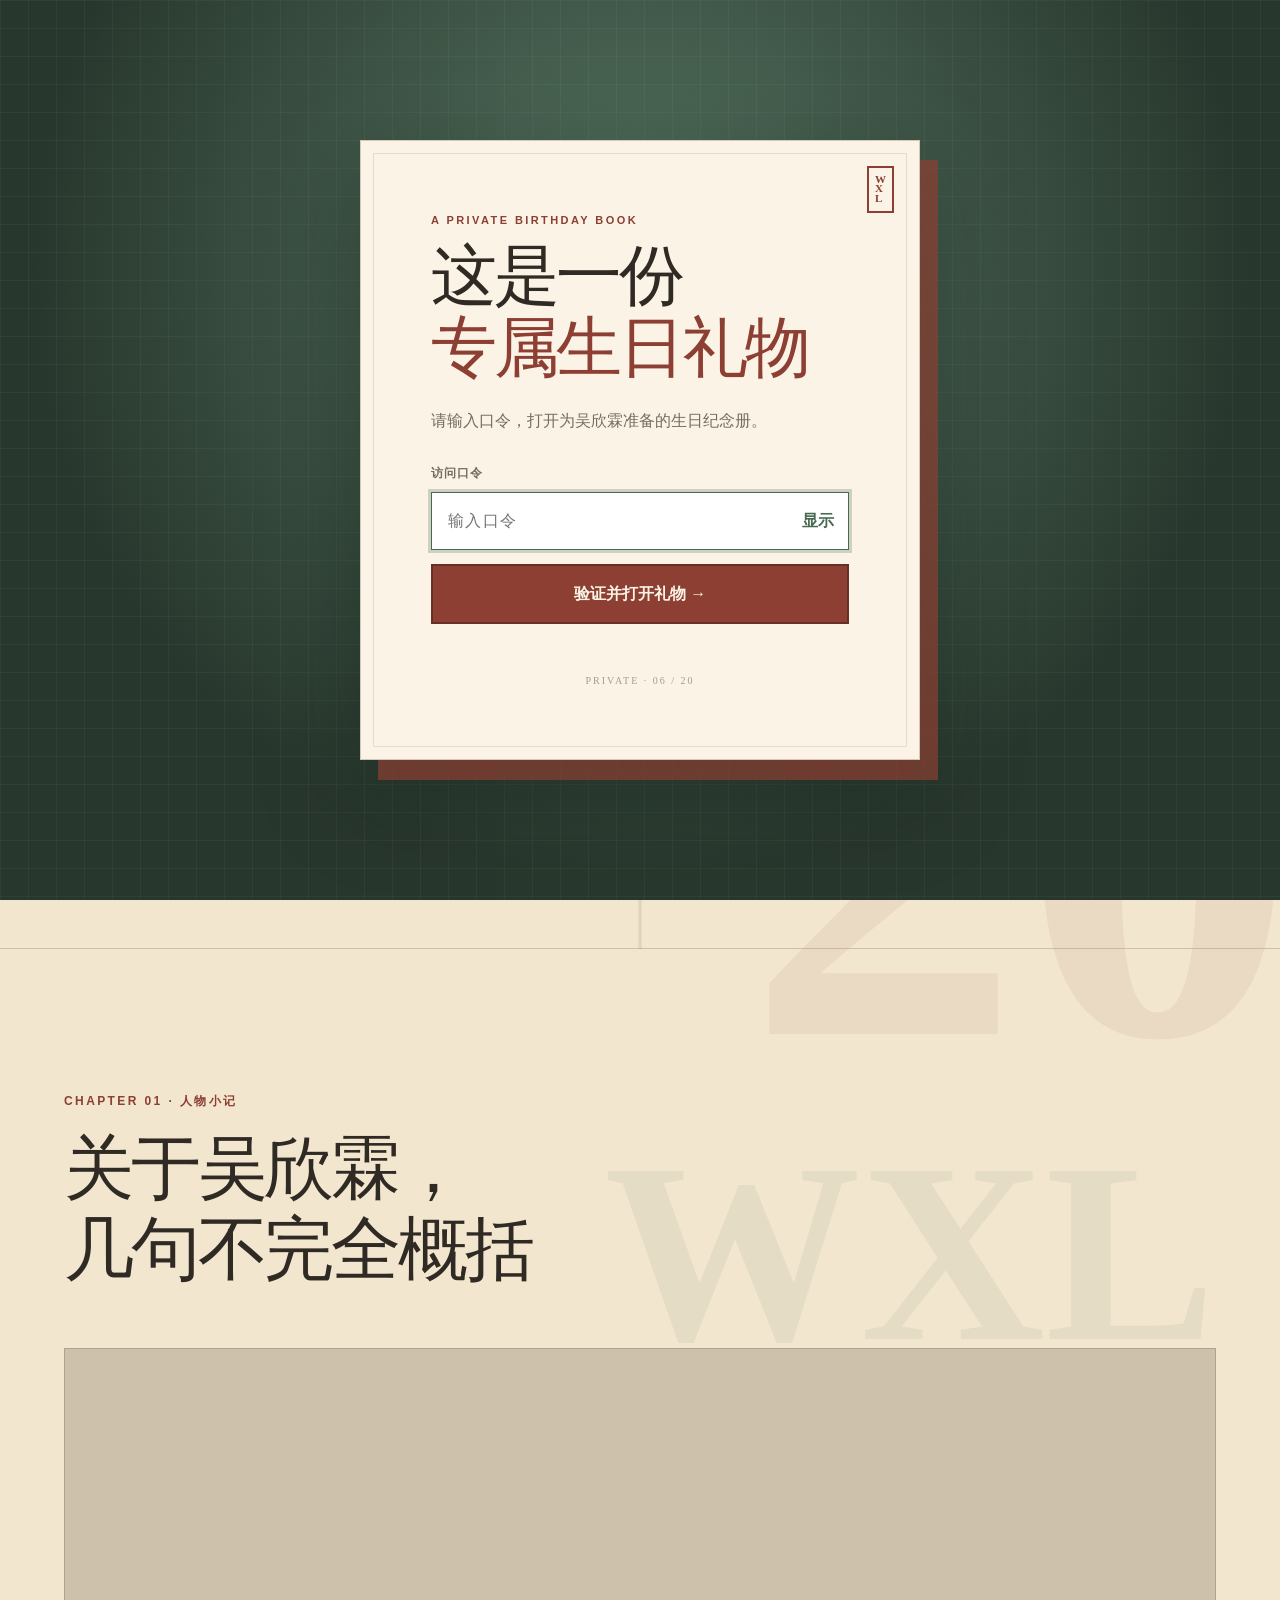
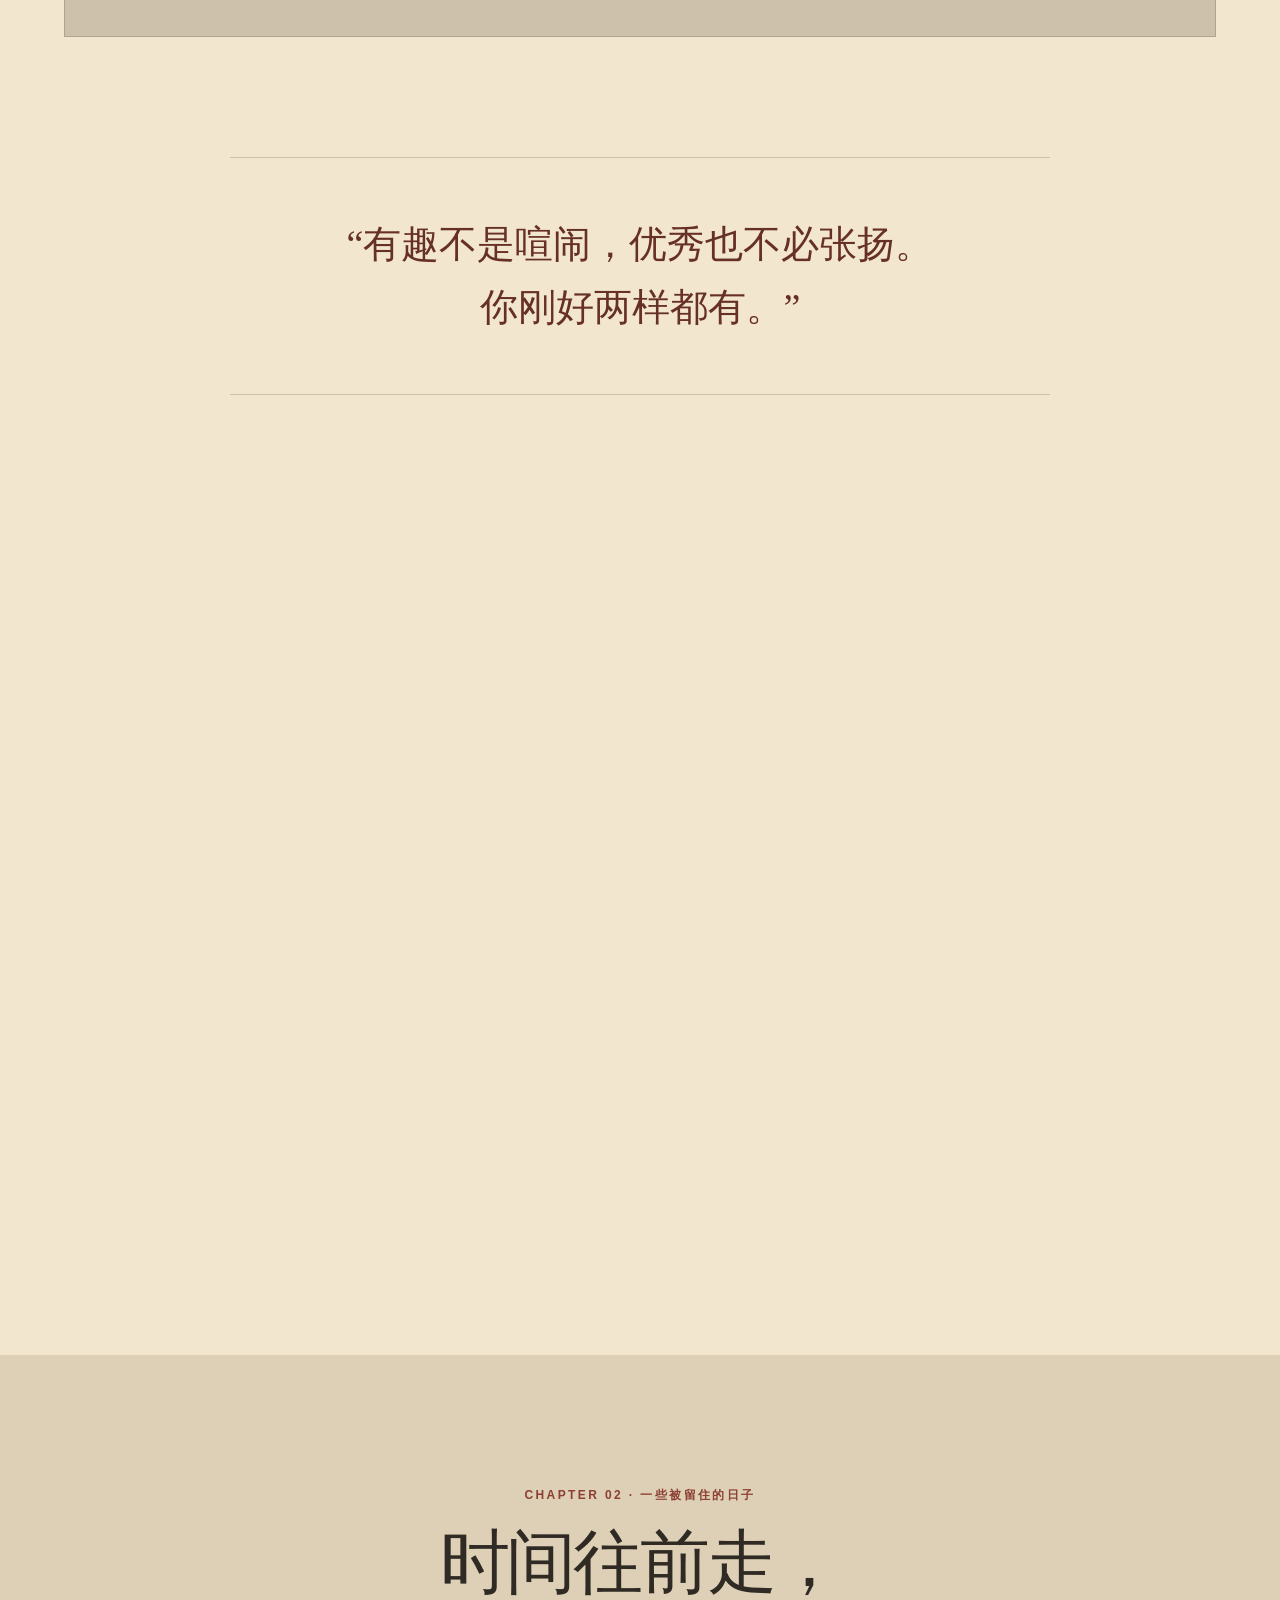
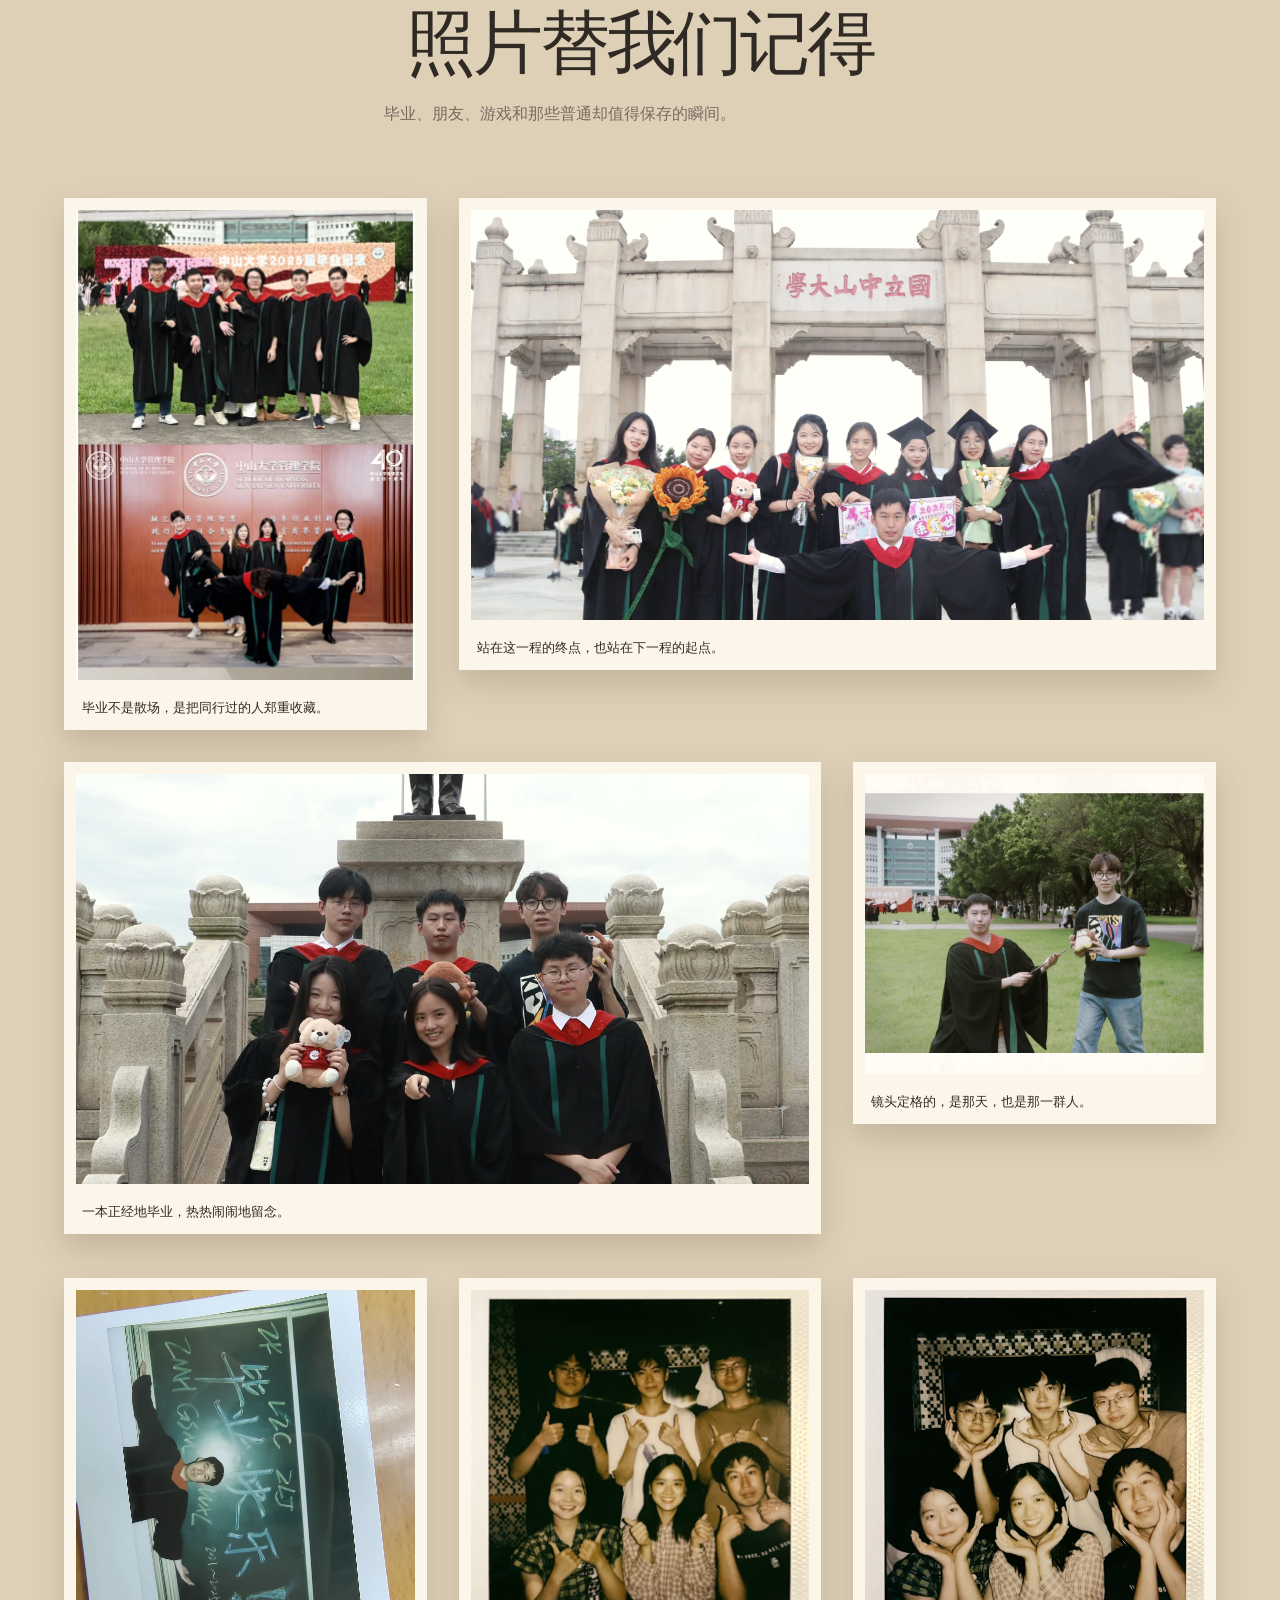
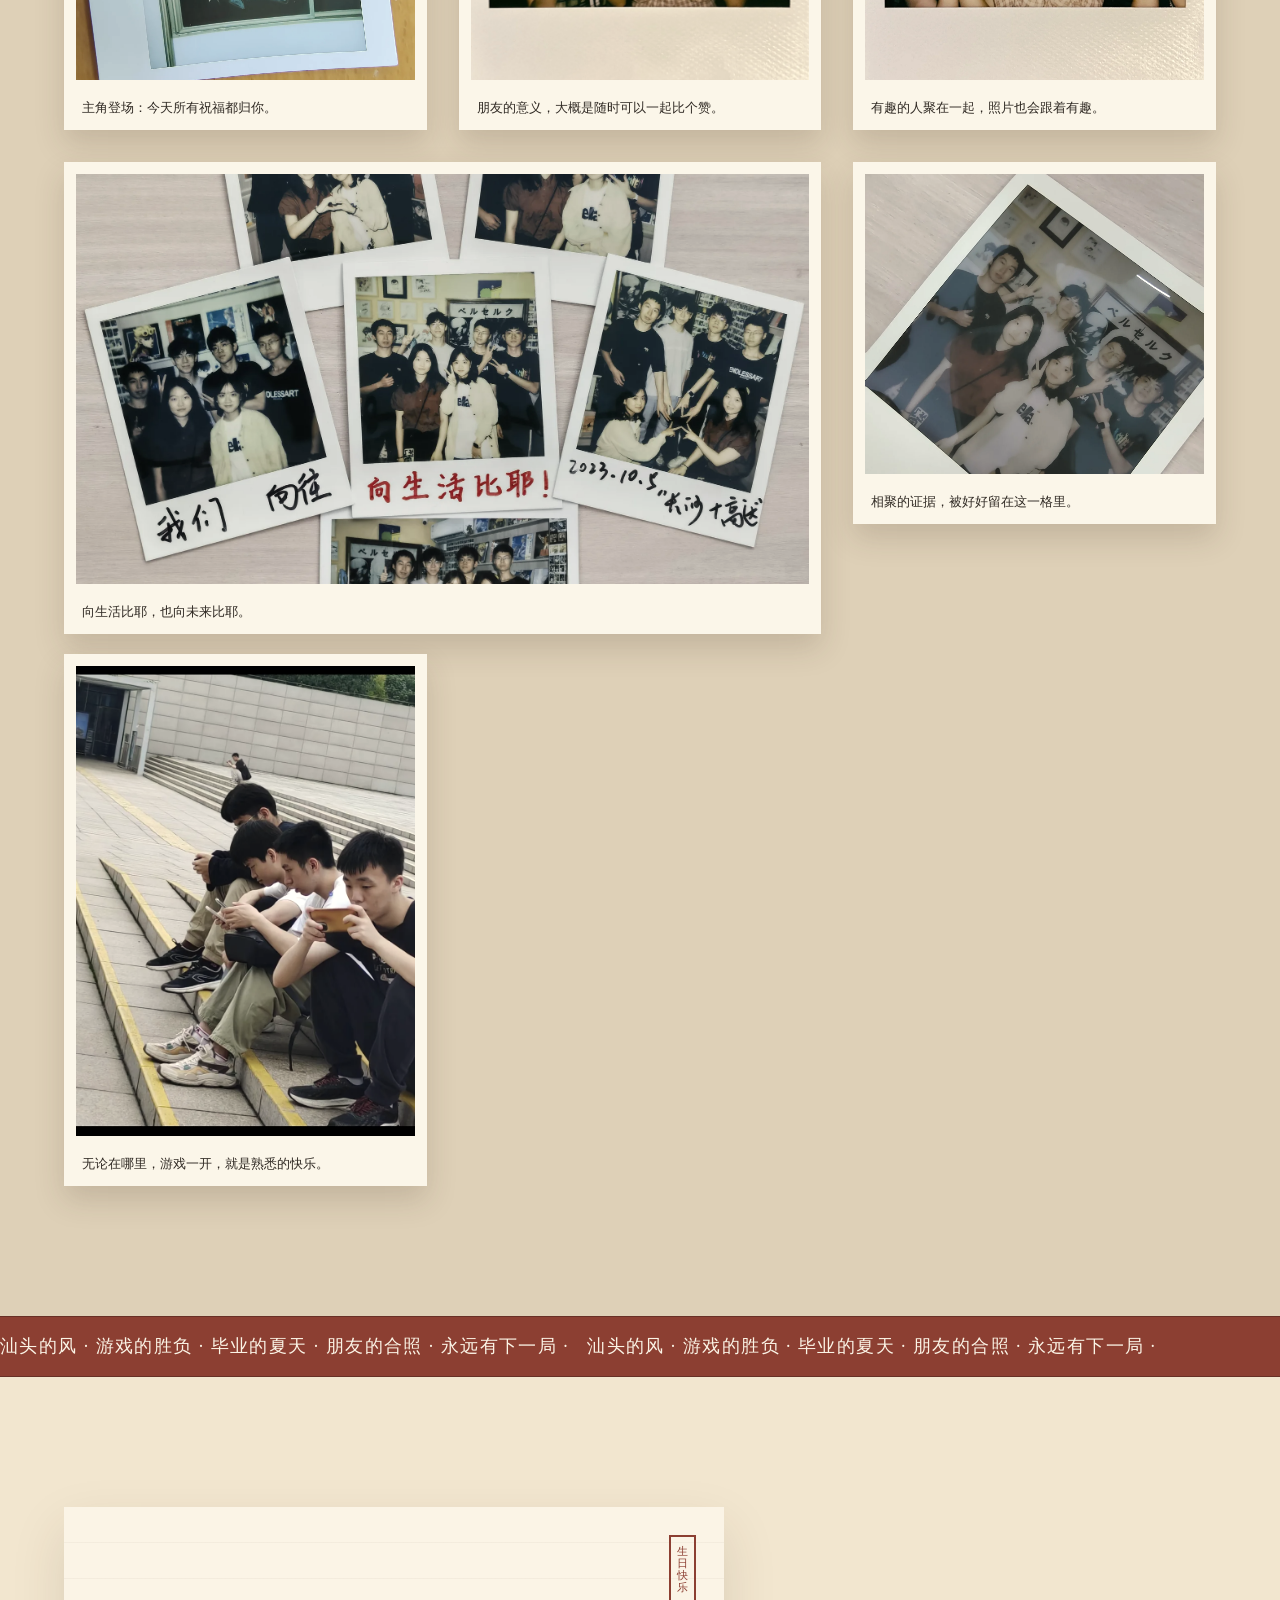
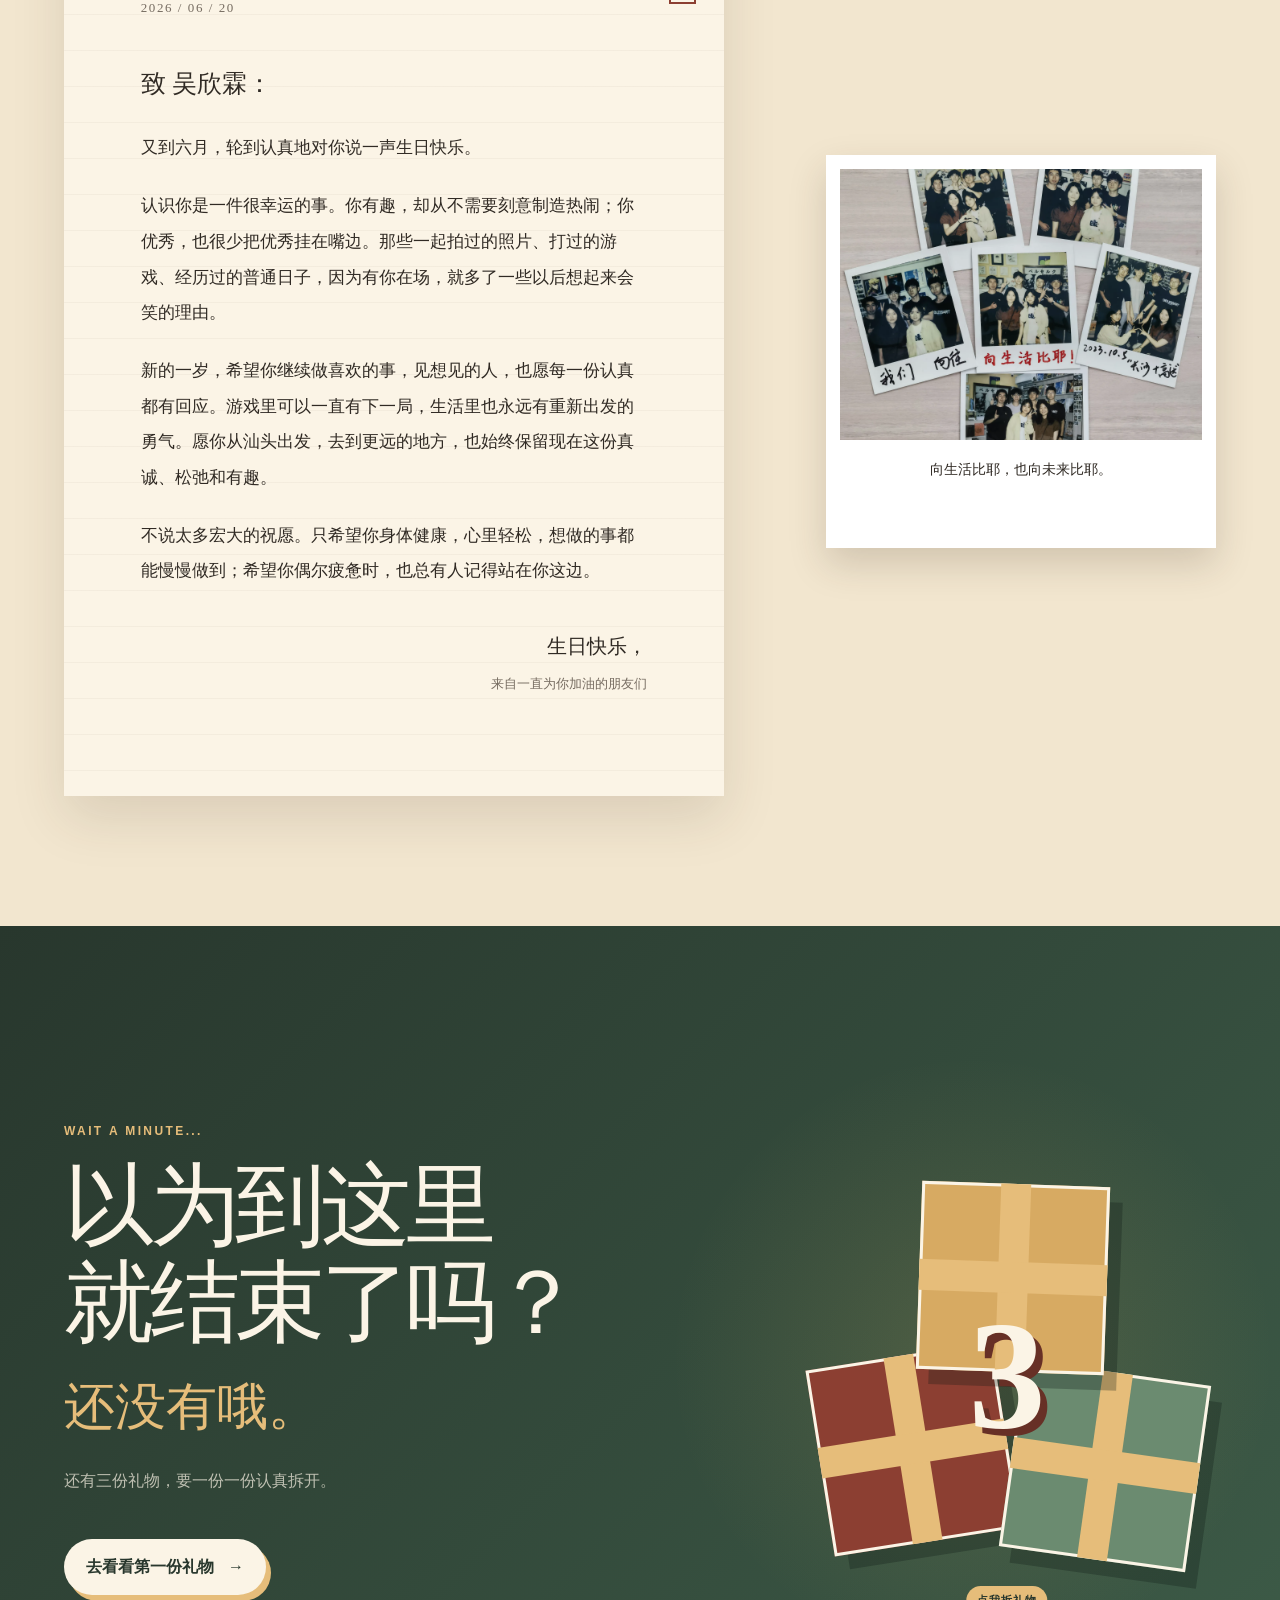
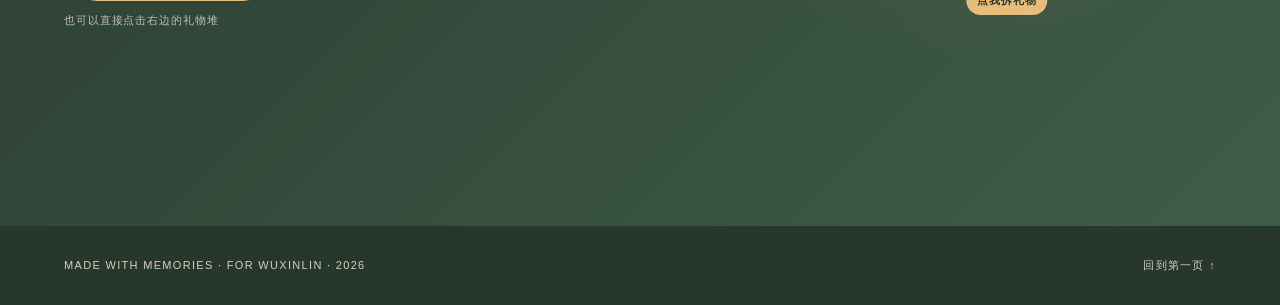
==== commit fa688a89: "Add birthday song playback" ====
--- a/index.html
+++ b/index.html
@@ -7,9 +7,9 @@
   <meta name="description" content="写给吴欣霖的生日纪念册">
   <link rel="icon" href="data:image/svg+xml,<svg xmlns=%22http://www.w3.org/2000/svg%22 viewBox=%220 0 64 64%22><rect width=%2264%22 height=%2264%22 rx=%2212%22 fill=%22%238c3f32%22/><text x=%2232%22 y=%2242%22 text-anchor=%22middle%22 font-size=%2232%22 fill=%22%23fbf4e6%22>20</text></svg>">
   <title>吴欣霖，生日快乐</title>
-  <link rel="stylesheet" href="styles.css?v=20260615-3">
-  <script src="birthday-profile.js?v=20260615-3" defer></script>
-  <script src="app.js?v=20260615-3" defer></script>
+  <link rel="stylesheet" href="styles.css?v=20260619-1">
+  <script src="birthday-profile.js?v=20260619-1" defer></script>
+  <script src="app.js?v=20260619-1" defer></script>
 </head>
 <body class="password-locked entrance-active">
   <a class="skip-link" href="#main">跳到正文</a>
